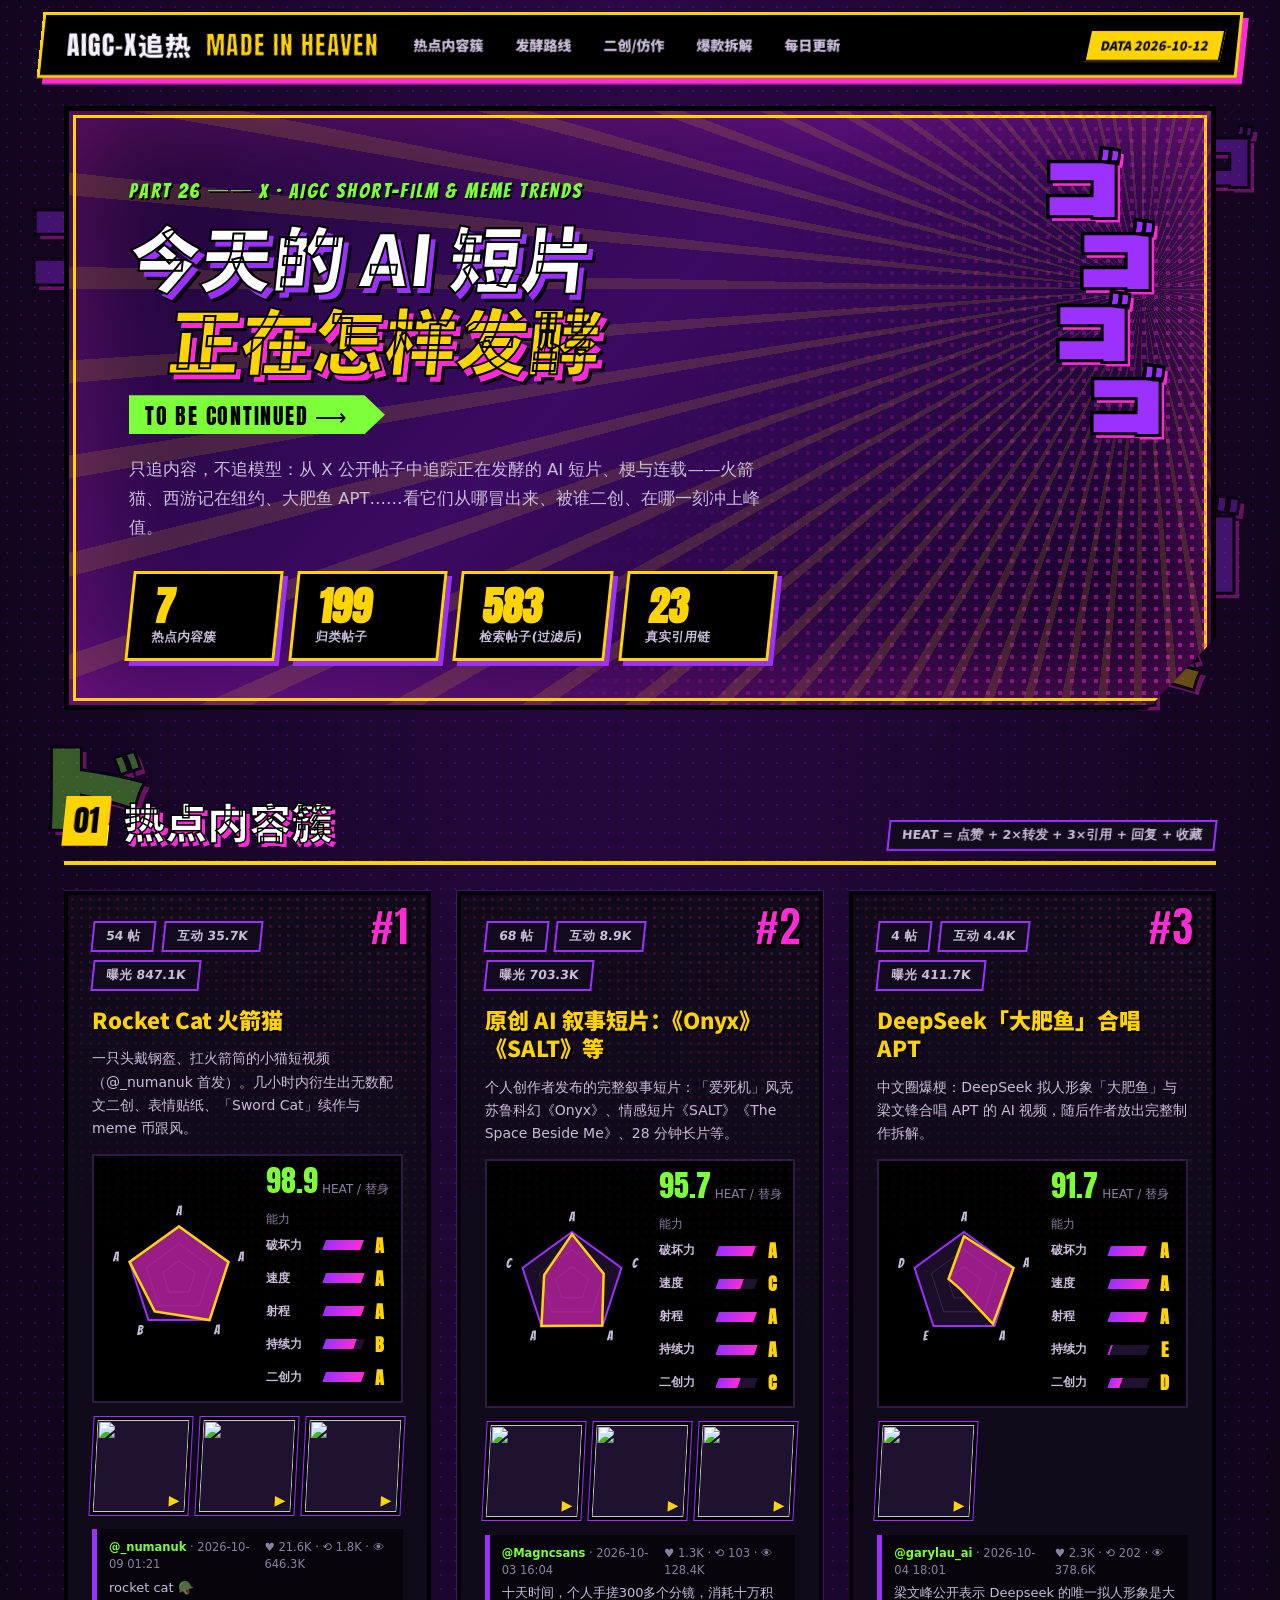
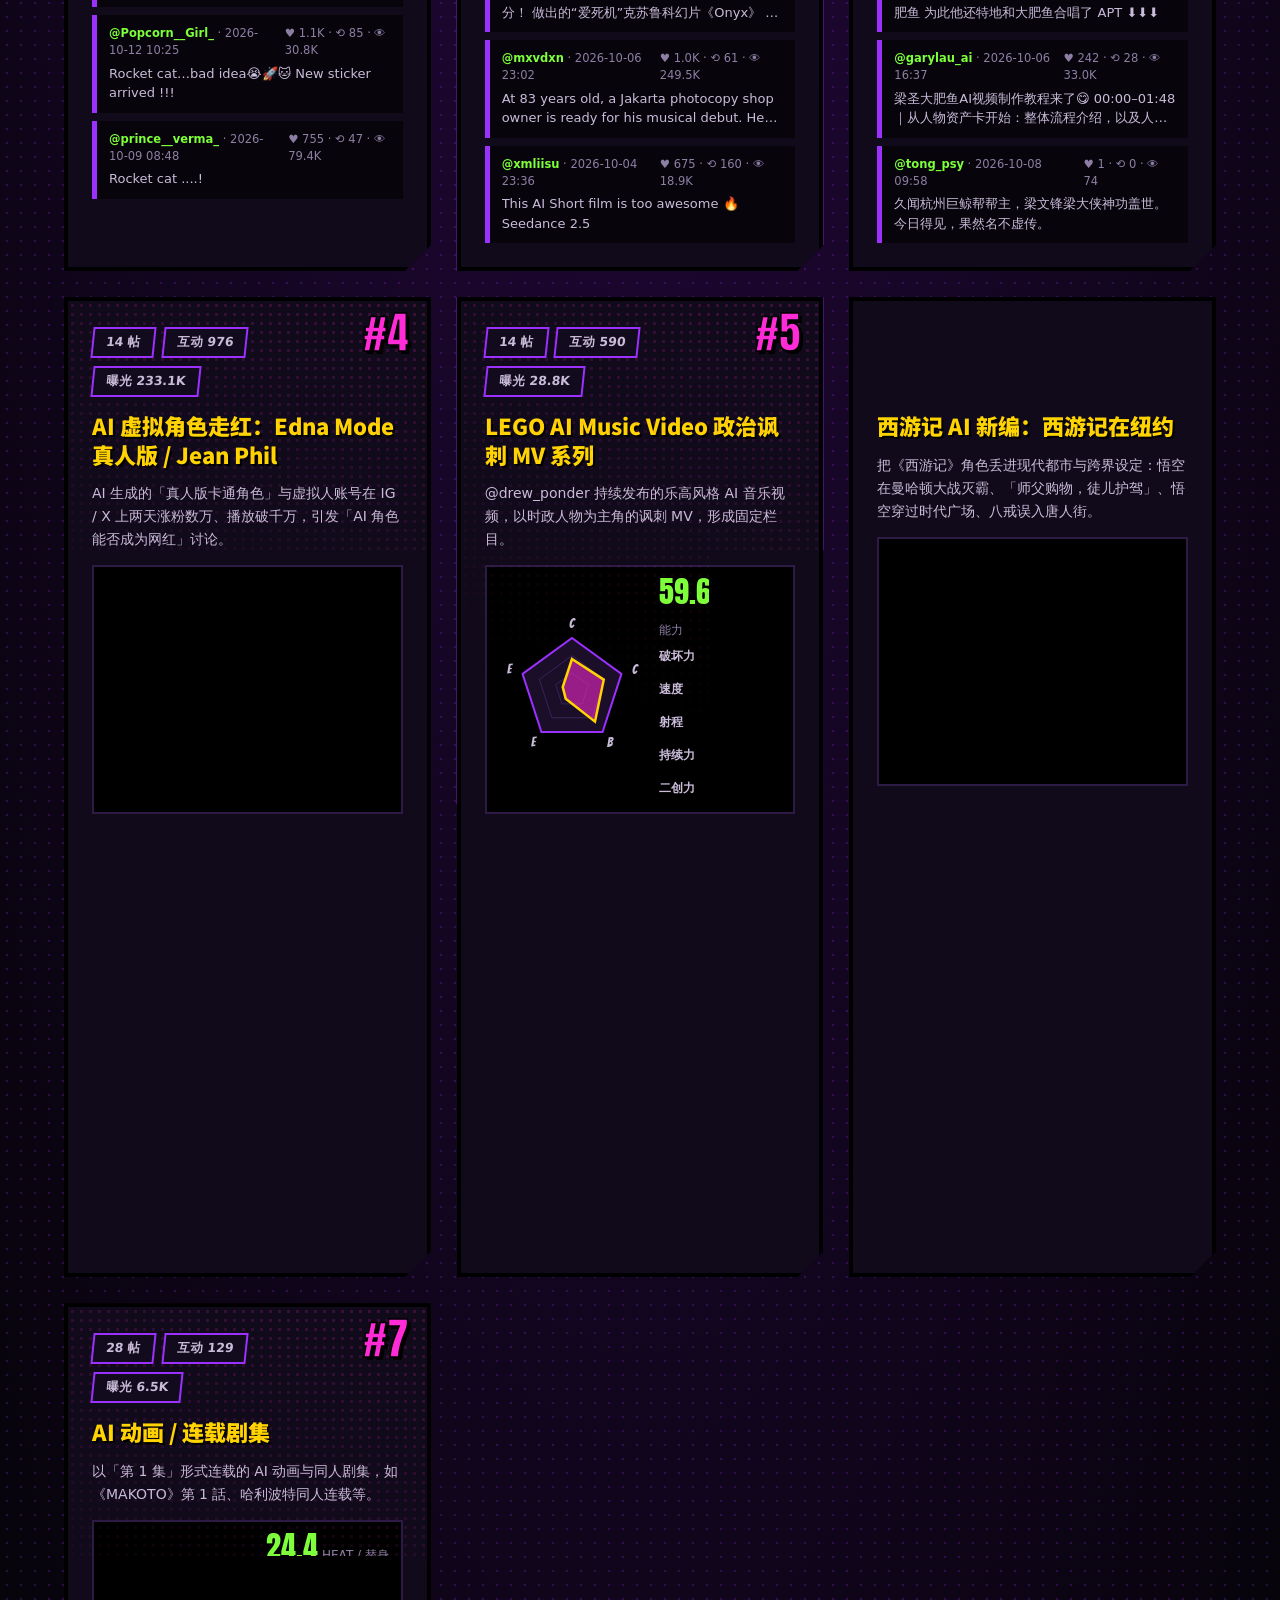
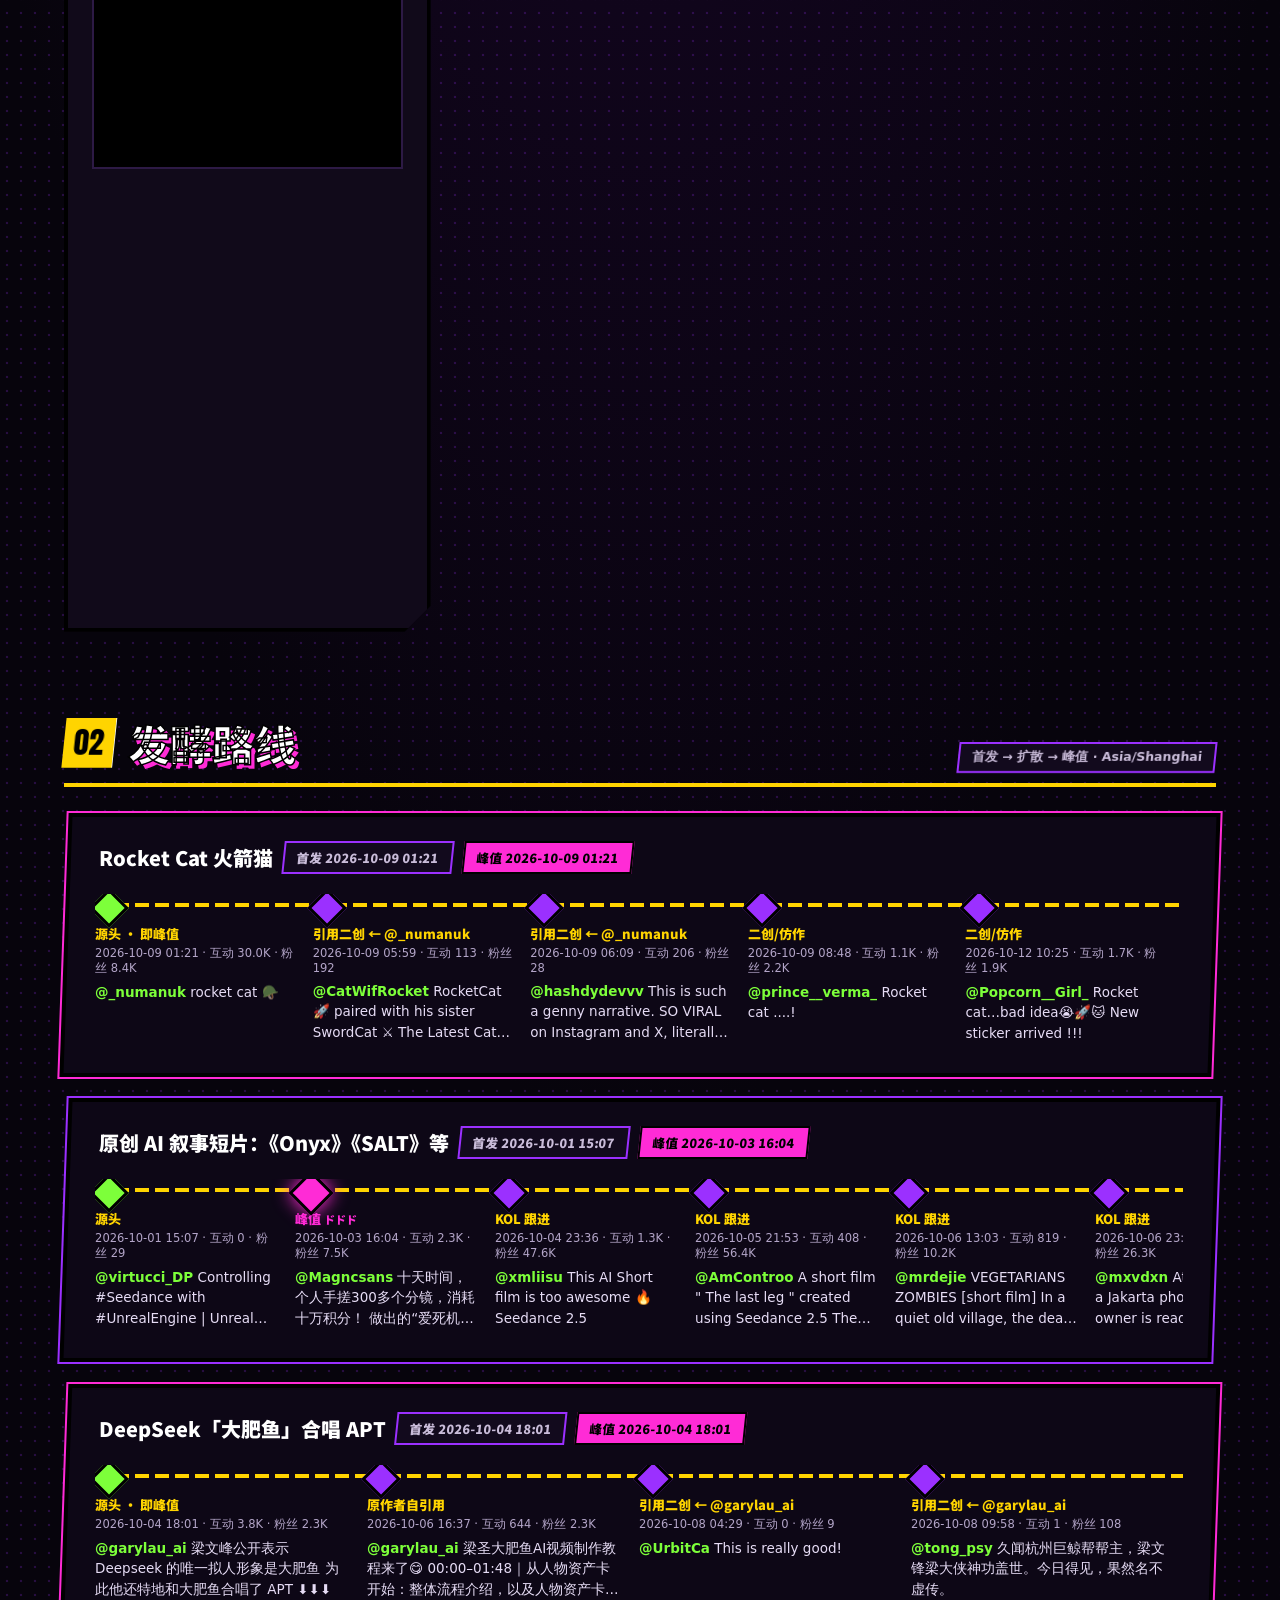
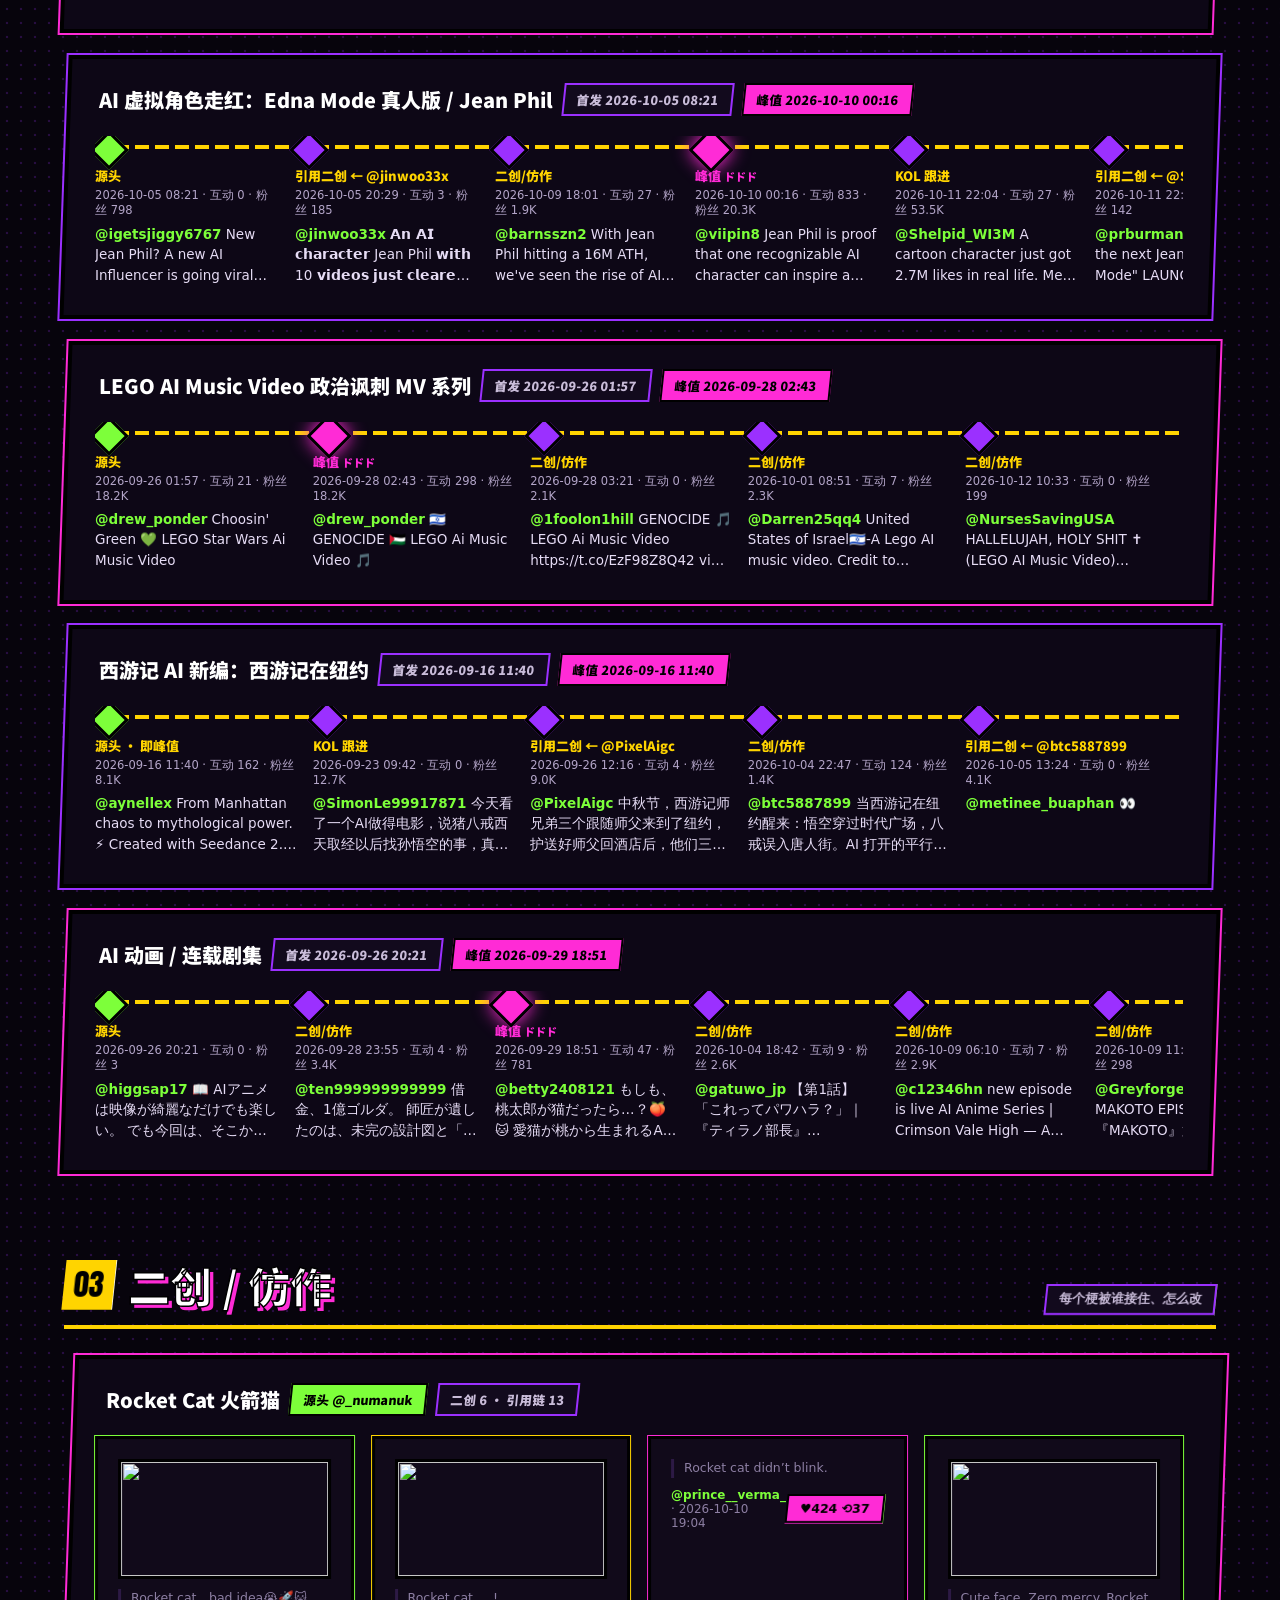
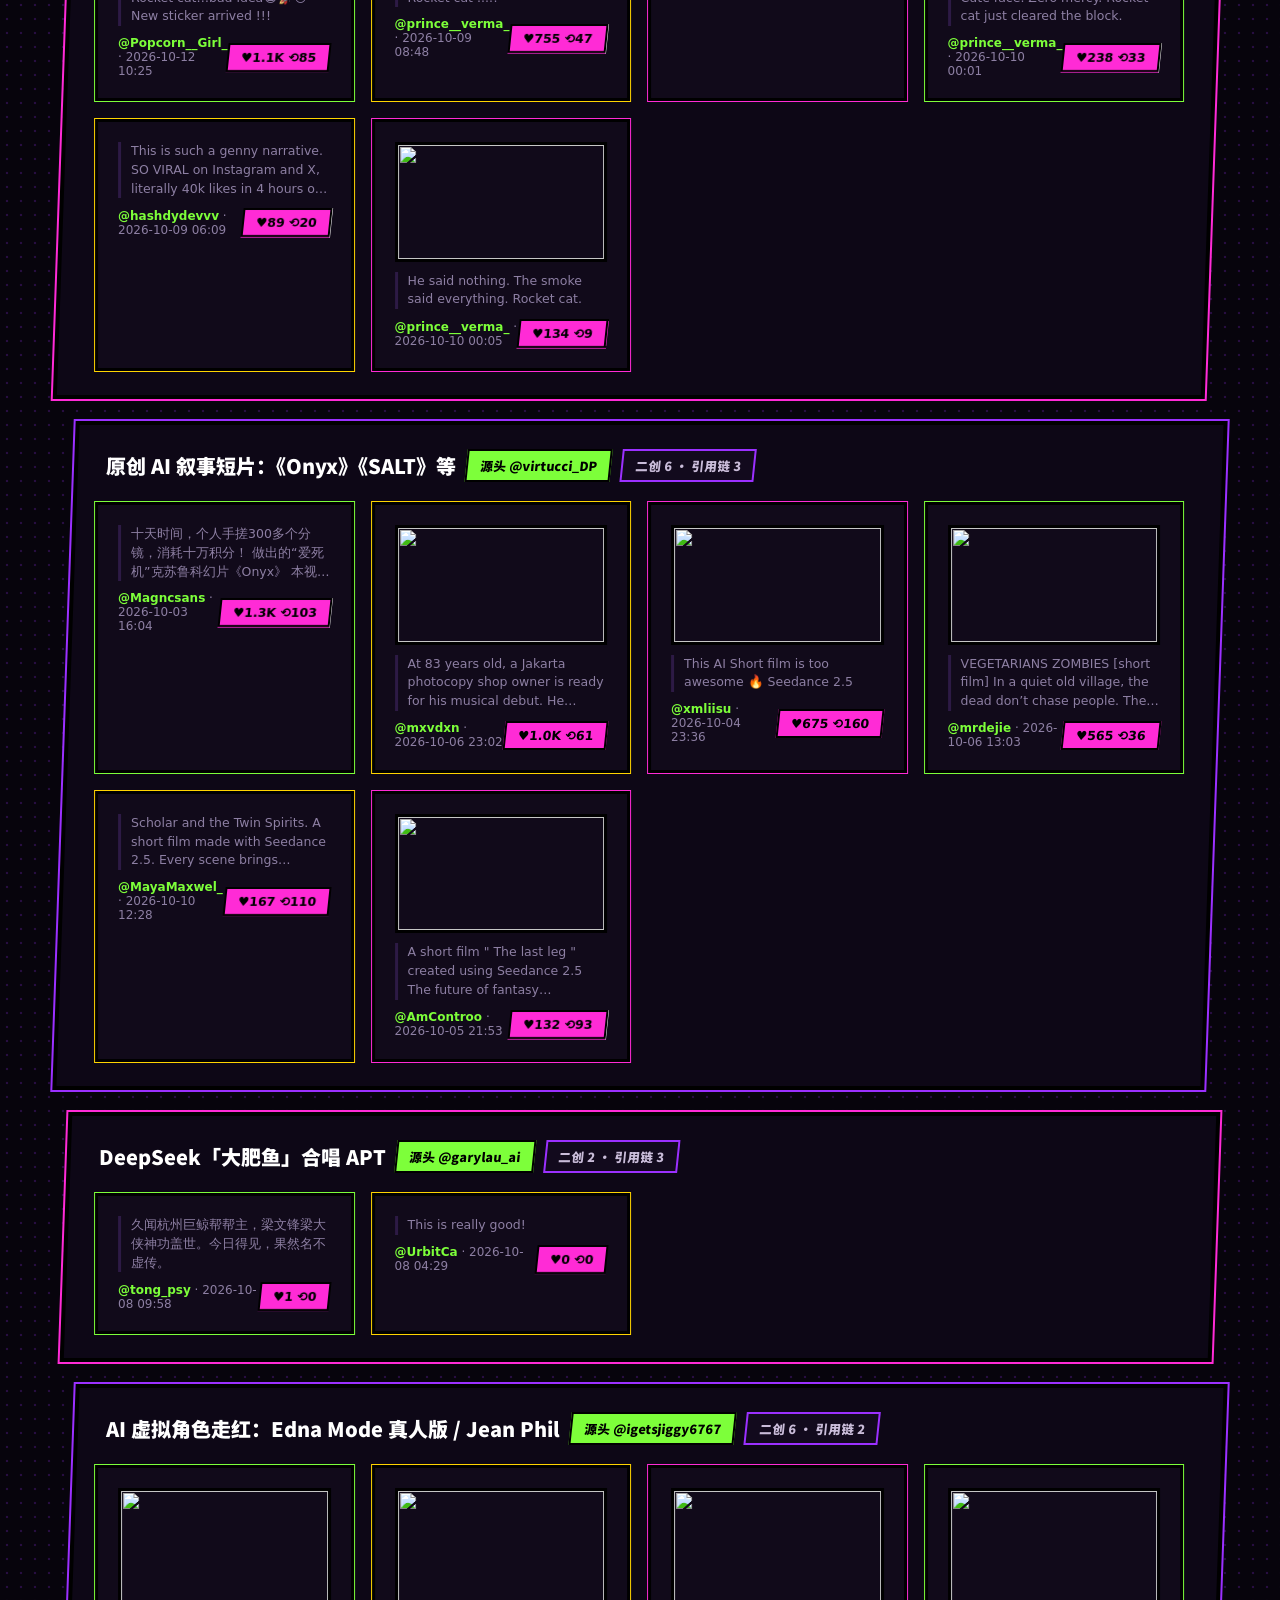
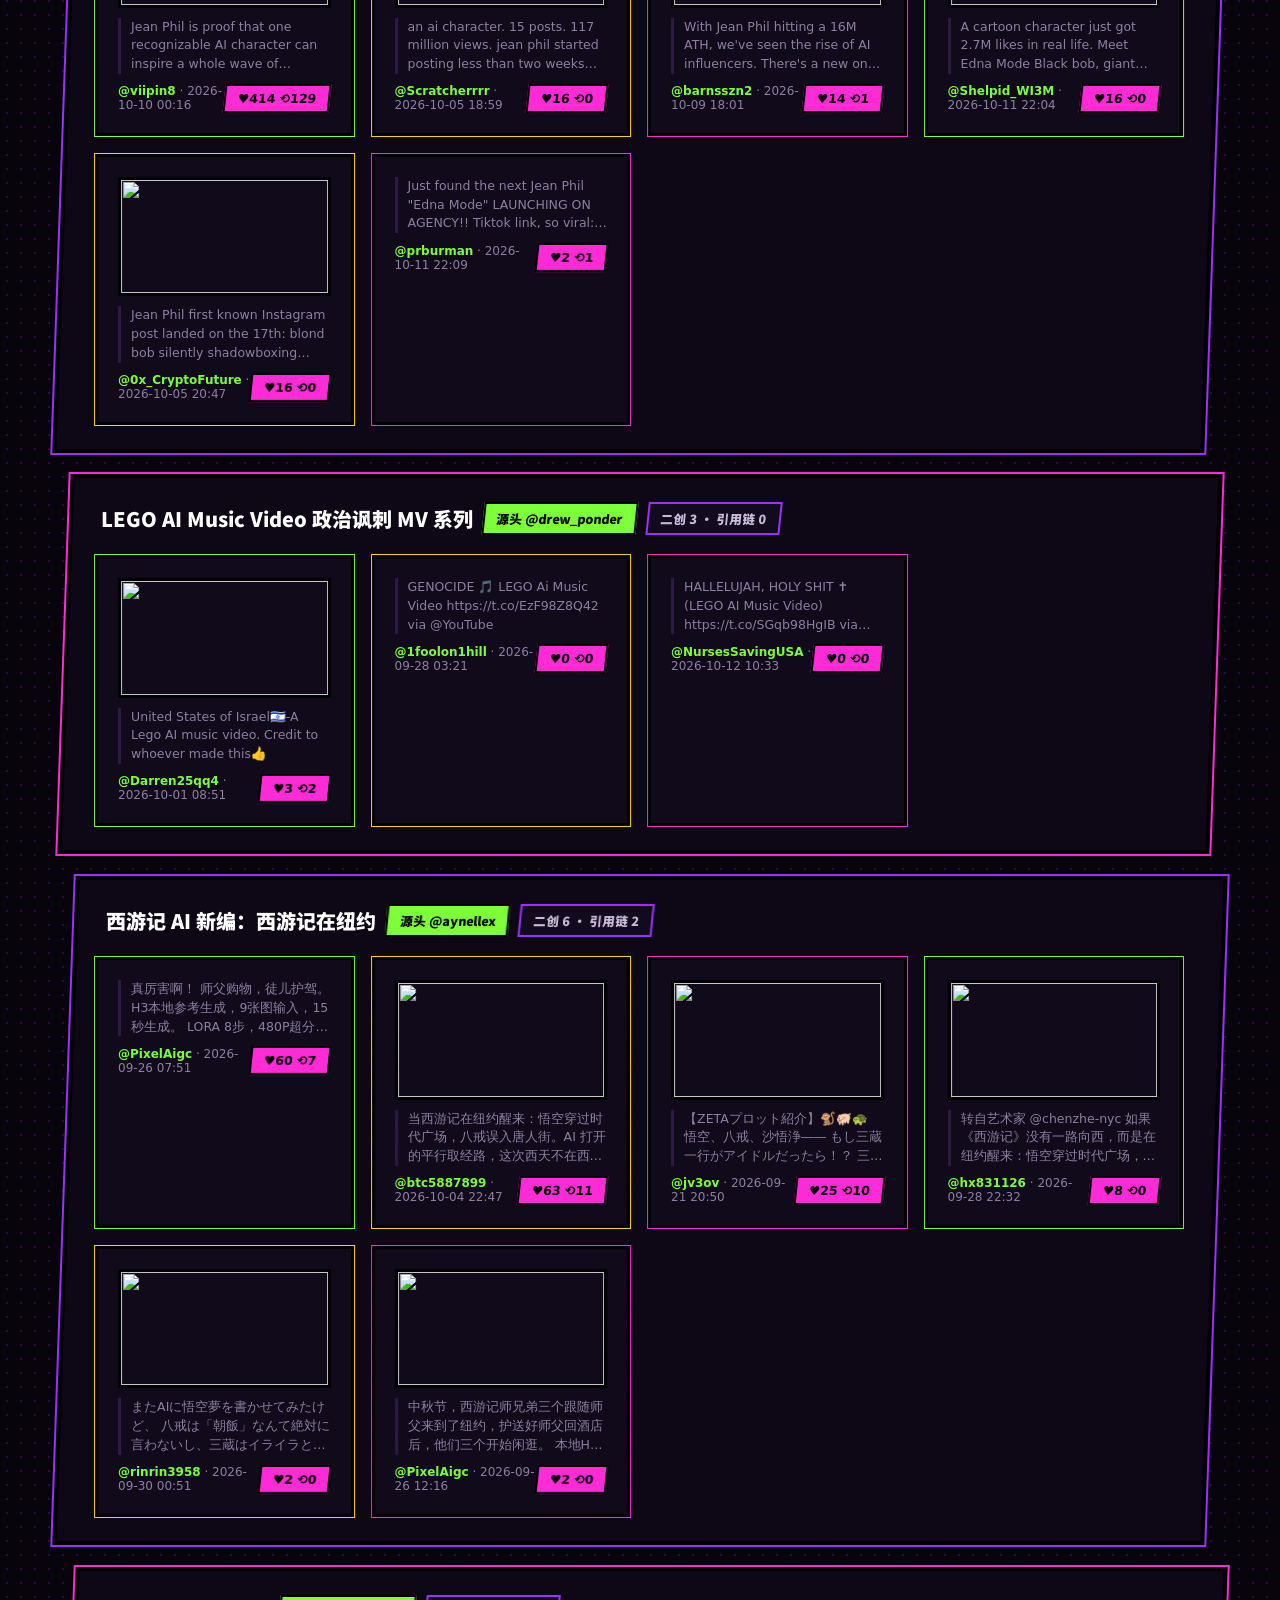
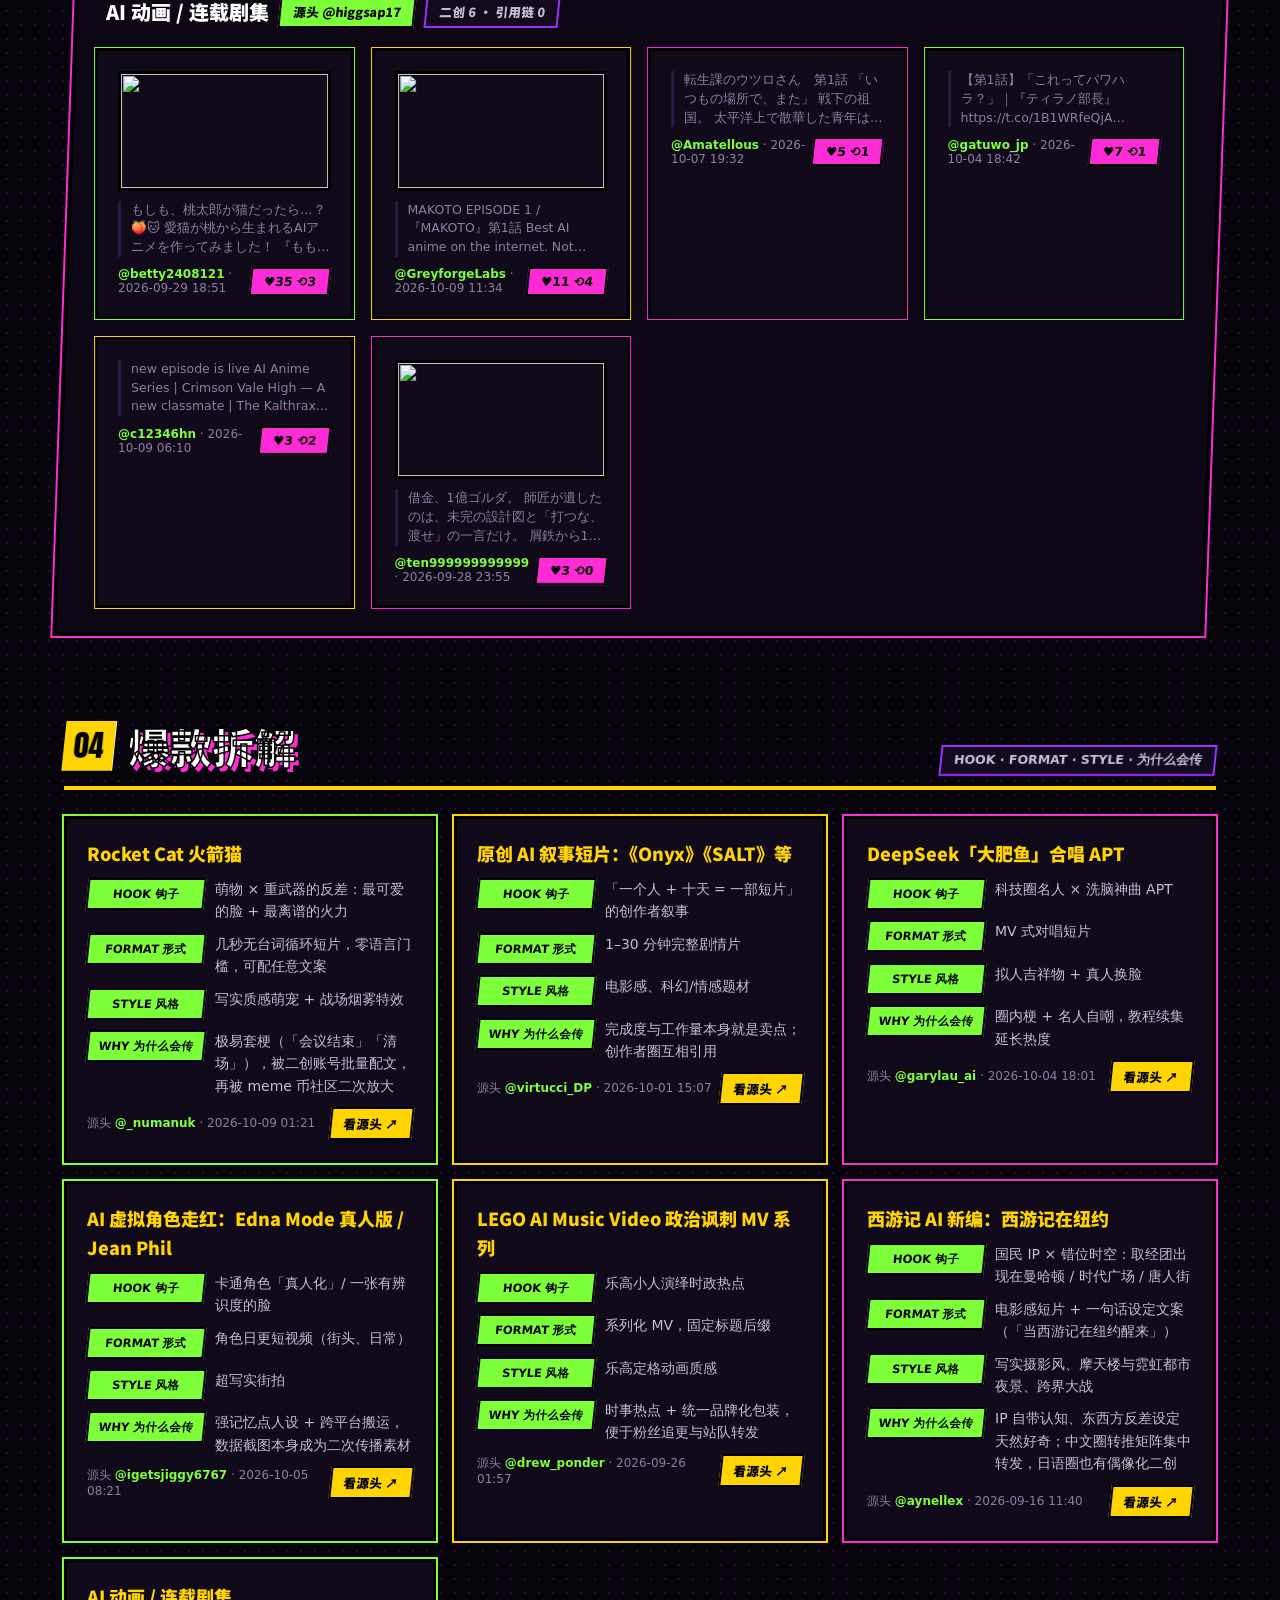
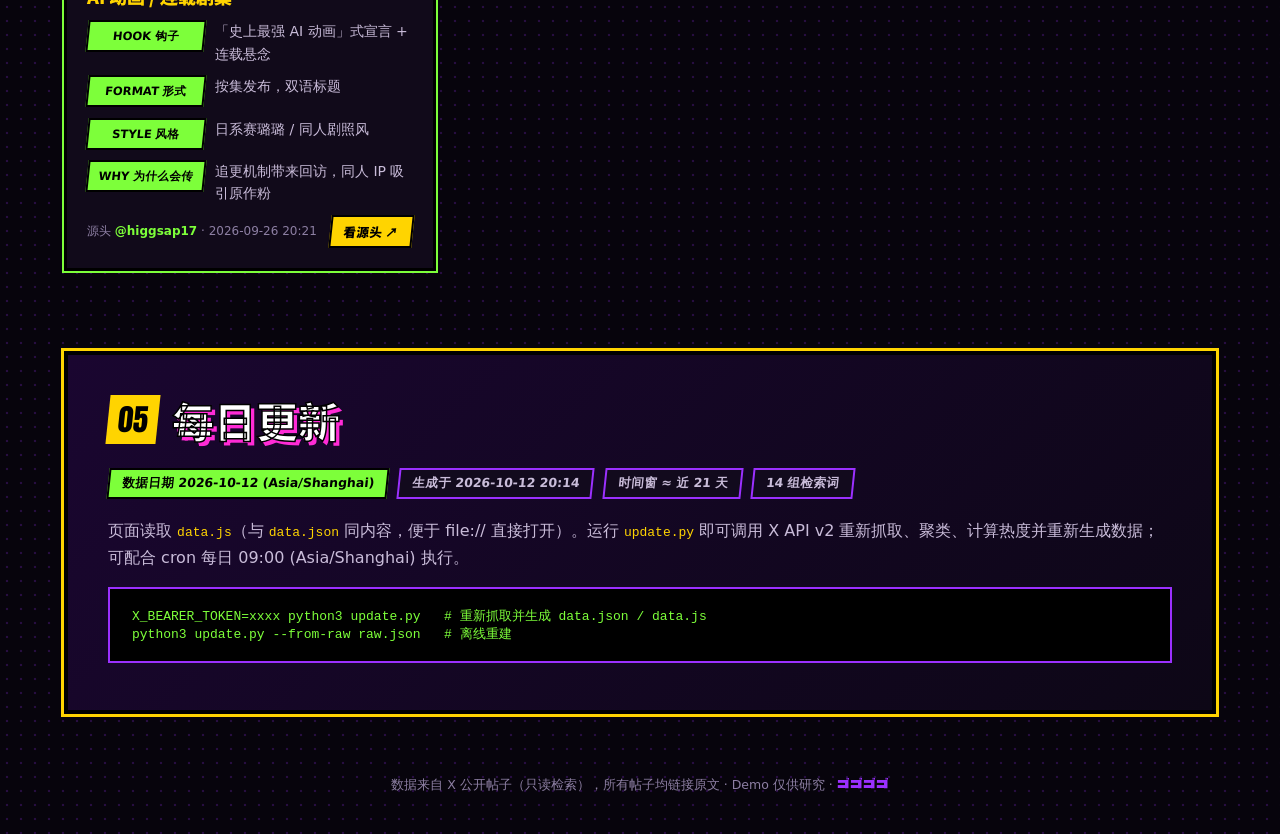
==== index.html @ a325b689 "AIGC-X追热 Made in Heaven: JoJo-style AIGC short content trend site" ====
<!doctype html>
<html lang="zh"><head><meta charset="utf-8"><meta name="viewport" content="width=device-width,initial-scale=1">
<title>AIGC-X追热 Made in Heaven</title>
<link rel="stylesheet" href="assets/style.css"></head>
<body>
<div class="sfx-layer" aria-hidden="true"><span class="sfx s1">ゴ</span><span class="sfx s2">ゴ</span><span class="sfx s3">ゴ</span><span class="sfx s4">ド</span><span class="sfx s5">ド</span><span class="sfx s6">ゴ</span></div>
<header class="nav"><div class="logo">AIGC-X追热 <span>MADE IN HEAVEN</span></div>
<nav><a href="#clusters">热点内容簇</a><a href="#routes">发酵路线</a><a href="#remix">二创/仿作</a><a href="#why">爆款拆解</a><a href="#daily">每日更新</a></nav>
<div class="tag gold" id="datePill"></div></header>
<section class="hero"><div class="hero-in">
<div class="speed" aria-hidden="true"></div><div class="halftone" aria-hidden="true"></div>
<div class="menace" aria-hidden="true"><b>ゴ</b><b>ゴ</b><b>ゴ</b><b>ゴ</b></div>
<p class="eyebrow">PART 26 ── X · AIGC SHORT-FILM & MEME TRENDS</p>
<h1><span class="l1">今天的 AI 短片</span><span class="l2">正在怎样发酵</span><span class="l3">TO BE CONTINUED ⟶</span></h1>
<p class="lead">只追内容，不追模型：从 X 公开帖子中追踪正在发酵的 AI 短片、梗与连载——火箭猫、西游记在纽约、大肥鱼 APT……看它们从哪冒出来、被谁二创、在哪一刻冲上峰值。</p>
<div class="stats" id="stats"></div></div></section>
<main>
<section id="clusters"><div class="sec-head"><h2><i>01</i>热点内容簇</h2><span class="tag">HEAT = 点赞 + 2×转发 + 3×引用 + 回复 + 收藏</span></div><div class="grid" id="clusterGrid"></div></section>
<section id="routes"><div class="sec-head"><h2><i>02</i>发酵路线</h2><span class="tag">首发 → 扩散 → 峰值 · Asia/Shanghai</span></div><div id="routeList"></div></section>
<section id="remix"><div class="sec-head"><h2><i>03</i>二创 / 仿作</h2><span class="tag">每个梗被谁接住、怎么改</span></div><div id="remixList"></div></section>
<section id="why"><div class="sec-head"><h2><i>04</i>爆款拆解</h2><span class="tag">HOOK · FORMAT · STYLE · 为什么会传</span></div><div class="tech" id="whyList"></div></section>
<section id="daily" class="panel daily"><h2><i>05</i>每日更新</h2><div id="dailyInfo"></div>
<pre>X_BEARER_TOKEN=xxxx python3 update.py   # 重新抓取并生成 data.json / data.js
python3 update.py --from-raw raw.json   # 离线重建</pre></section>
</main>
<footer>数据来自 X 公开帖子（只读检索），所有帖子均链接原文 · Demo 仅供研究 · <b>ゴゴゴゴ</b></footer>
<script src="data.js"></script><script src="assets/app.js"></script>
</body></html>
---- assets/style.css ----
@font-face{font-family:Anton;src:url(fonts/Anton.ttf)}@font-face{font-family:Bangers;src:url(fonts/Bangers.ttf)}
@font-face{font-family:'Dela Gothic One';src:url(fonts/DelaGothicOne.ttf)}@font-face{font-family:'SC Black';src:url(fonts/NotoSansSC-Black-subset.ttf);font-weight:400 900}
:root{--bg:#07040c;--ink:#f6f0ff;--sub:#c9bcd9;--muted:#8d7fa3;--pur:#9b30ff;--mag:#ff2bd6;--gold:#ffd400;--tox:#7dff3a;--line:#000;
--f-d:'Anton','SC Black','Noto Sans CJK SC',Impact,sans-serif;--f-cjk:'SC Black','Noto Sans CJK SC','PingFang SC',sans-serif;--f-c:'Bangers','SC Black',sans-serif;
--f-b:'Noto Sans CJK SC','PingFang SC','Microsoft YaHei',system-ui,sans-serif;--skew:-6deg}
*{box-sizing:border-box}html{scroll-behavior:smooth}
body{margin:0;background:var(--bg);color:var(--ink);font-family:var(--f-b);overflow-x:hidden;
background-image:radial-gradient(circle,rgba(155,48,255,.22) 1.2px,transparent 1.6px),radial-gradient(120% 60% at 50% 0%,#2a0846 0%,transparent 60%);background-size:14px 14px,100% 100%}
a{color:inherit;text-decoration:none}
.sfx-layer{position:fixed;inset:0;pointer-events:none;z-index:0}
.sfx{position:absolute;font-family:'Dela Gothic One';font-size:110px;color:var(--pur);opacity:.35;-webkit-text-stroke:3px #000;text-shadow:5px 5px 0 var(--mag);animation:menace 2.4s ease-in-out infinite}
.s1{left:2%;top:18%}.s2{left:5%;top:30%;font-size:80px;animation-delay:.3s}.s3{right:3%;top:52%;animation-delay:.6s}.s4{right:6%;top:68%;font-size:80px;color:var(--gold);animation-delay:.9s}.s5{left:3%;top:78%;color:var(--tox);animation-delay:1.2s}.s6{right:2%;top:12%;font-size:70px;animation-delay:1.5s}
@keyframes menace{0%,100%{transform:translate(0,0) rotate(-8deg) scale(1)}25%{transform:translate(2px,-3px) rotate(-6deg) scale(1.05)}50%{transform:translate(-2px,2px) rotate(-10deg) scale(.98)}75%{transform:translate(3px,1px) rotate(-7deg) scale(1.04)}}
.nav{position:sticky;top:12px;z-index:9;margin:12px auto 0;width:calc(100% - 48px);max-width:1200px;display:flex;align-items:center;gap:20px;padding:10px 14px 10px 24px;background:#000;border:3px solid var(--gold);transform:skewX(var(--skew));box-shadow:6px 6px 0 var(--mag)}
.nav>*{transform:skewX(calc(-1*var(--skew)))}
.logo{font-family:var(--f-d);font-size:26px;letter-spacing:.04em}.logo span{color:var(--gold);margin-left:6px;-webkit-text-stroke:1px #000}
.nav nav{display:flex;gap:4px;flex:1}.nav nav a{padding:6px 14px;font-family:var(--f-cjk);font-size:14px;color:var(--sub)}.nav nav a:hover{background:var(--pur);color:#fff;animation:jolt .25s}
.tag{display:inline-flex;align-items:center;gap:6px;padding:5px 12px;background:#120a1d;border:2px solid var(--pur);font-size:12.5px;color:var(--sub);white-space:nowrap;transform:skewX(var(--skew));font-weight:700}
.tag.gold{background:var(--gold);color:#000;border-color:#000;font-family:var(--f-cjk);font-weight:400}.tag.mag{background:var(--mag);color:#000;border-color:#000}.tag.tox{background:var(--tox);color:#000;border-color:#000}
.hero{max-width:1200px;margin:28px auto 0;padding:0 24px;position:relative;z-index:1}
.hero-in{position:relative;overflow:hidden;padding:64px 60px 44px;background:linear-gradient(135deg,#1a0630 0%,#3b0a63 45%,#120320 100%);border:5px solid #000;outline:3px solid var(--gold);outline-offset:-12px;clip-path:polygon(0 0,100% 0,100% 88%,94% 100%,0 100%);box-shadow:inset 0 0 120px rgba(255,43,214,.35)}
.speed{position:absolute;inset:-50%;background:repeating-conic-gradient(from 0deg at 72% 40%,rgba(255,212,0,.13) 0 1.2deg,transparent 1.2deg 5deg);pointer-events:none}
.halftone{position:absolute;right:0;bottom:0;width:60%;height:100%;background:radial-gradient(circle,var(--mag) 2px,transparent 2.6px) 0 0/12px 12px;-webkit-mask:linear-gradient(120deg,transparent 30%,#000);mask:linear-gradient(120deg,transparent 30%,#000);opacity:.55}
.menace{position:absolute;right:48px;top:40px;display:flex;flex-direction:column;gap:0}
.menace b{font-family:'Dela Gothic One';font-size:76px;line-height:.95;color:var(--pur);-webkit-text-stroke:3px #000;text-shadow:4px 4px 0 var(--mag),-2px -2px 0 #000;animation:menace 1.6s infinite}
.menace b:nth-child(2){margin-left:34px;animation-delay:.2s}.menace b:nth-child(3){margin-left:10px;animation-delay:.4s}.menace b:nth-child(4){margin-left:44px;animation-delay:.6s}
.eyebrow{position:relative;font-family:var(--f-c);font-size:20px;letter-spacing:.12em;color:var(--tox);margin:0 0 14px;text-shadow:2px 2px 0 #000}
h1{position:relative;margin:0;display:flex;flex-direction:column;gap:6px;font-weight:400}
h1 .l1{font-family:var(--f-cjk);font-size:72px;line-height:1.05;color:#fff;-webkit-text-stroke:2px #000;text-shadow:6px 6px 0 var(--pur),9px 9px 0 #000;transform:skewX(var(--skew))}
h1 .l2{font-family:var(--f-cjk);font-size:72px;line-height:1.05;color:var(--gold);-webkit-text-stroke:2px #000;text-shadow:6px 6px 0 var(--mag),9px 9px 0 #000;transform:skewX(var(--skew)) translateX(40px)}
h1 .l3{font-family:var(--f-d);font-size:22px;letter-spacing:.08em;color:#000;background:var(--tox);align-self:flex-start;padding:4px 16px 2px;margin-top:14px;clip-path:polygon(0 0,92% 0,100% 50%,92% 100%,0 100%);padding-right:36px}
.lead{position:relative;max-width:640px;font-size:16.5px;line-height:1.75;color:var(--sub);margin:22px 0 0}
.stats{position:relative;display:flex;gap:14px;flex-wrap:wrap;margin-top:28px}
.stat{background:#000;border:3px solid var(--gold);padding:12px 22px;min-width:150px;transform:skewX(var(--skew));box-shadow:5px 5px 0 var(--pur)}.stat:hover{animation:jolt .3s}
.stat b{display:block;font-family:var(--f-d);font-size:40px;line-height:1;color:var(--gold)}.stat span{font-size:12.5px;color:var(--sub);font-weight:700}
main{max-width:1200px;margin:0 auto;padding:0 24px;position:relative;z-index:1}section{margin-top:80px}
.sec-head{display:flex;align-items:flex-end;justify-content:space-between;gap:16px;margin-bottom:26px;border-bottom:4px solid var(--gold);padding-bottom:10px}
h2{font-family:var(--f-cjk);font-weight:400;font-size:42px;margin:0;color:#fff;-webkit-text-stroke:1.5px #000;text-shadow:4px 4px 0 var(--mag);display:flex;align-items:center;gap:14px}
h2 i{font-style:normal;font-family:var(--f-d);font-size:30px;color:#000;background:var(--gold);padding:2px 10px;transform:skewX(var(--skew));text-shadow:none;-webkit-text-stroke:0}
@keyframes jolt{0%{transform:translate(0) skewX(var(--skew))}20%{transform:translate(-4px,2px) skewX(-10deg)}40%{transform:translate(4px,-2px) skewX(-2deg)}60%{transform:translate(-2px,-1px) skewX(-8deg)}100%{transform:translate(0) skewX(var(--skew))}}
.grid{display:grid;grid-template-columns:repeat(auto-fill,minmax(360px,1fr));gap:26px}
.card{position:relative;background:#110a1a;border:4px solid #000;outline:2px solid var(--pur);padding:26px 24px 24px;display:flex;flex-direction:column;gap:14px;clip-path:polygon(0 0,100% 0,100% calc(100% - 26px),calc(100% - 26px) 100%,0 100%);transition:transform .15s}
.card:before{content:"";position:absolute;inset:0;background:radial-gradient(circle,rgba(255,43,214,.18) 1.4px,transparent 1.8px) 0 0/9px 9px;-webkit-mask:linear-gradient(200deg,#000,transparent 45%);mask:linear-gradient(200deg,#000,transparent 45%);pointer-events:none}
.card:hover{transform:translate(-3px,-3px);animation:shake .3s;outline-color:var(--gold)}
@keyframes shake{0%,100%{translate:0}25%{translate:-3px 1px}50%{translate:3px -1px}75%{translate:-1px 2px}}
.card h3{font-family:var(--f-cjk);font-weight:400;font-size:22px;margin:0;color:var(--gold);text-shadow:2px 2px 0 #000;line-height:1.3}.card p{margin:0;color:var(--sub);line-height:1.65;font-size:14px}
.rank{font-family:var(--f-d);font-size:44px;line-height:.9;color:var(--mag);-webkit-text-stroke:1.5px #000;text-shadow:3px 3px 0 #000;position:absolute;right:18px;top:12px}
.meta{display:flex;flex-wrap:wrap;gap:8px;padding-right:60px}
.stand{display:grid;grid-template-columns:150px 1fr;gap:12px;align-items:center;background:#000;border:2px solid #2d1a45;padding:10px}
.stand svg{width:150px;height:150px}.stand .lbl{font-family:var(--f-c);font-size:13px;fill:var(--sub);letter-spacing:.05em}
.bars{display:flex;flex-direction:column;gap:6px}.bar-row{display:grid;grid-template-columns:52px 1fr 22px;gap:6px;align-items:center;font-size:12px;color:var(--sub);font-weight:700}
.bar-row .b{height:10px;background:#1f1230;transform:skewX(-20deg);overflow:hidden}.bar-row .b i{display:block;height:100%;background:linear-gradient(90deg,var(--pur),var(--mag))}
.bar-row em{font-style:normal;font-family:var(--f-d);font-size:18px;color:var(--gold);text-align:center}
.heatnum{font-family:var(--f-d);font-size:30px;color:var(--tox);text-shadow:2px 2px 0 #000;line-height:1}.heatnum small{font-size:12px;color:var(--muted);margin-left:4px;font-family:var(--f-b)}
.thumbs{display:grid;grid-template-columns:repeat(3,1fr);gap:8px}.thumbs a{aspect-ratio:1;overflow:hidden;background:#1f1230;position:relative;border:3px solid #000;outline:1px solid var(--pur);transform:skewX(-3deg)}
.thumbs img{width:100%;height:100%;object-fit:cover;filter:saturate(1.3) contrast(1.1)}.thumbs a:hover{outline-color:var(--gold);animation:jolt .25s}
.thumbs .v:after{content:"▶";position:absolute;right:6px;bottom:4px;color:var(--gold);font-size:14px;text-shadow:1px 1px 0 #000}
.plist{display:flex;flex-direction:column;gap:8px}.post{display:block;padding:10px 12px;background:#07040c;border-left:5px solid var(--pur);font-size:13px;line-height:1.5}
.post:hover{border-left-color:var(--gold);background:#1a0e28}.post .h{display:flex;justify-content:space-between;gap:8px;color:var(--muted);font-size:11.5px;margin-bottom:4px}.post .h b{color:var(--tox)}
.post .t{display:-webkit-box;-webkit-line-clamp:2;-webkit-box-orient:vertical;overflow:hidden;color:var(--sub)}
.route{position:relative;background:#0d0716;border:4px solid #000;outline:2px solid var(--mag);padding:24px 28px;margin-bottom:22px;transform:skewX(-2deg)}
.route>*{transform:skewX(2deg)}.route:nth-child(even){outline-color:var(--pur)}
.route h3{font-family:var(--f-cjk);font-weight:400;margin:0 0 20px;font-size:20px;display:flex;gap:10px;align-items:center;flex-wrap:wrap;color:#fff}
.tl{display:flex;overflow-x:auto;padding-bottom:6px}
.step{flex:1;min-width:200px;position:relative;padding:30px 16px 0 0}.step:before{content:"";position:absolute;top:9px;left:0;right:0;height:4px;background:repeating-linear-gradient(90deg,var(--gold) 0 14px,transparent 14px 20px)}
.step:after{content:"";position:absolute;top:0;left:0;width:22px;height:22px;background:var(--pur);border:3px solid #000;transform:rotate(45deg)}
.step.peak:after{background:var(--mag);width:26px;height:26px;top:-2px;box-shadow:0 0 18px var(--mag)}.step.first:after{background:var(--tox)}
.step .s{font-family:var(--f-cjk);font-size:13px;color:var(--gold)}.step.peak .s{color:var(--mag)}.step.peak .s:after{content:" ドドド";font-size:11px}
.step .d{font-size:11.5px;color:var(--muted);margin:3px 0 6px}
.step a{font-size:13px;line-height:1.5;color:var(--sub);display:-webkit-box;-webkit-line-clamp:3;-webkit-box-orient:vertical;overflow:hidden}.step a b{color:var(--tox)}
.tech{display:grid;grid-template-columns:repeat(auto-fill,minmax(340px,1fr));gap:18px}
.tcard{position:relative;background:#110a1a;border:3px solid #000;outline:2px solid var(--tox);padding:20px;display:flex;flex-direction:column;gap:10px;transition:transform .15s}
.tcard:nth-child(3n+2){outline-color:var(--gold)}.tcard:nth-child(3n){outline-color:var(--mag)}.tcard:hover{animation:jolt .3s}
.tcard .zh{font-size:15px;line-height:1.6;font-weight:700;color:#fff}.tcard .orig{font-size:12.5px;color:var(--muted);line-height:1.5;display:-webkit-box;-webkit-line-clamp:3;-webkit-box-orient:vertical;overflow:hidden;border-left:3px solid #2d1a45;padding-left:10px}
.tcard .f{display:flex;justify-content:space-between;align-items:center;font-size:12px;color:var(--muted)}.tcard .f b{color:var(--tox)}
.panel{background:linear-gradient(135deg,#1a0630,#0d0716);border:4px solid #000;outline:3px solid var(--gold);padding:34px 40px;position:relative;z-index:1}
.daily pre{background:#000;color:var(--tox);padding:18px 22px;border:2px solid var(--pur);font-size:13px;overflow:auto}
.daily .kv{display:flex;flex-wrap:wrap;gap:10px;margin:18px 0}.daily p{color:var(--sub);line-height:1.7}.daily code{color:var(--gold)}
footer{text-align:center;color:var(--muted);font-size:12.5px;padding:60px 0 40px;position:relative;z-index:1}footer b{font-family:'Dela Gothic One';color:var(--pur);font-weight:400}
@media(max-width:720px){h1 .l1,h1 .l2{font-size:40px}.hero-in{padding:40px 22px}.nav nav,.menace{display:none}}
.why{display:grid;grid-template-columns:118px 1fr;gap:10px;align-items:start;font-size:14px;line-height:1.6;color:var(--sub)}.why .tag{justify-content:center;font-size:11.5px}
#remixList .tech{grid-template-columns:repeat(auto-fill,minmax(250px,1fr))}#remixList .tcard{outline-width:1px}
.step a{font-size:13.5px;color:#e6dcf5}.step .d{color:#b3a5c8}
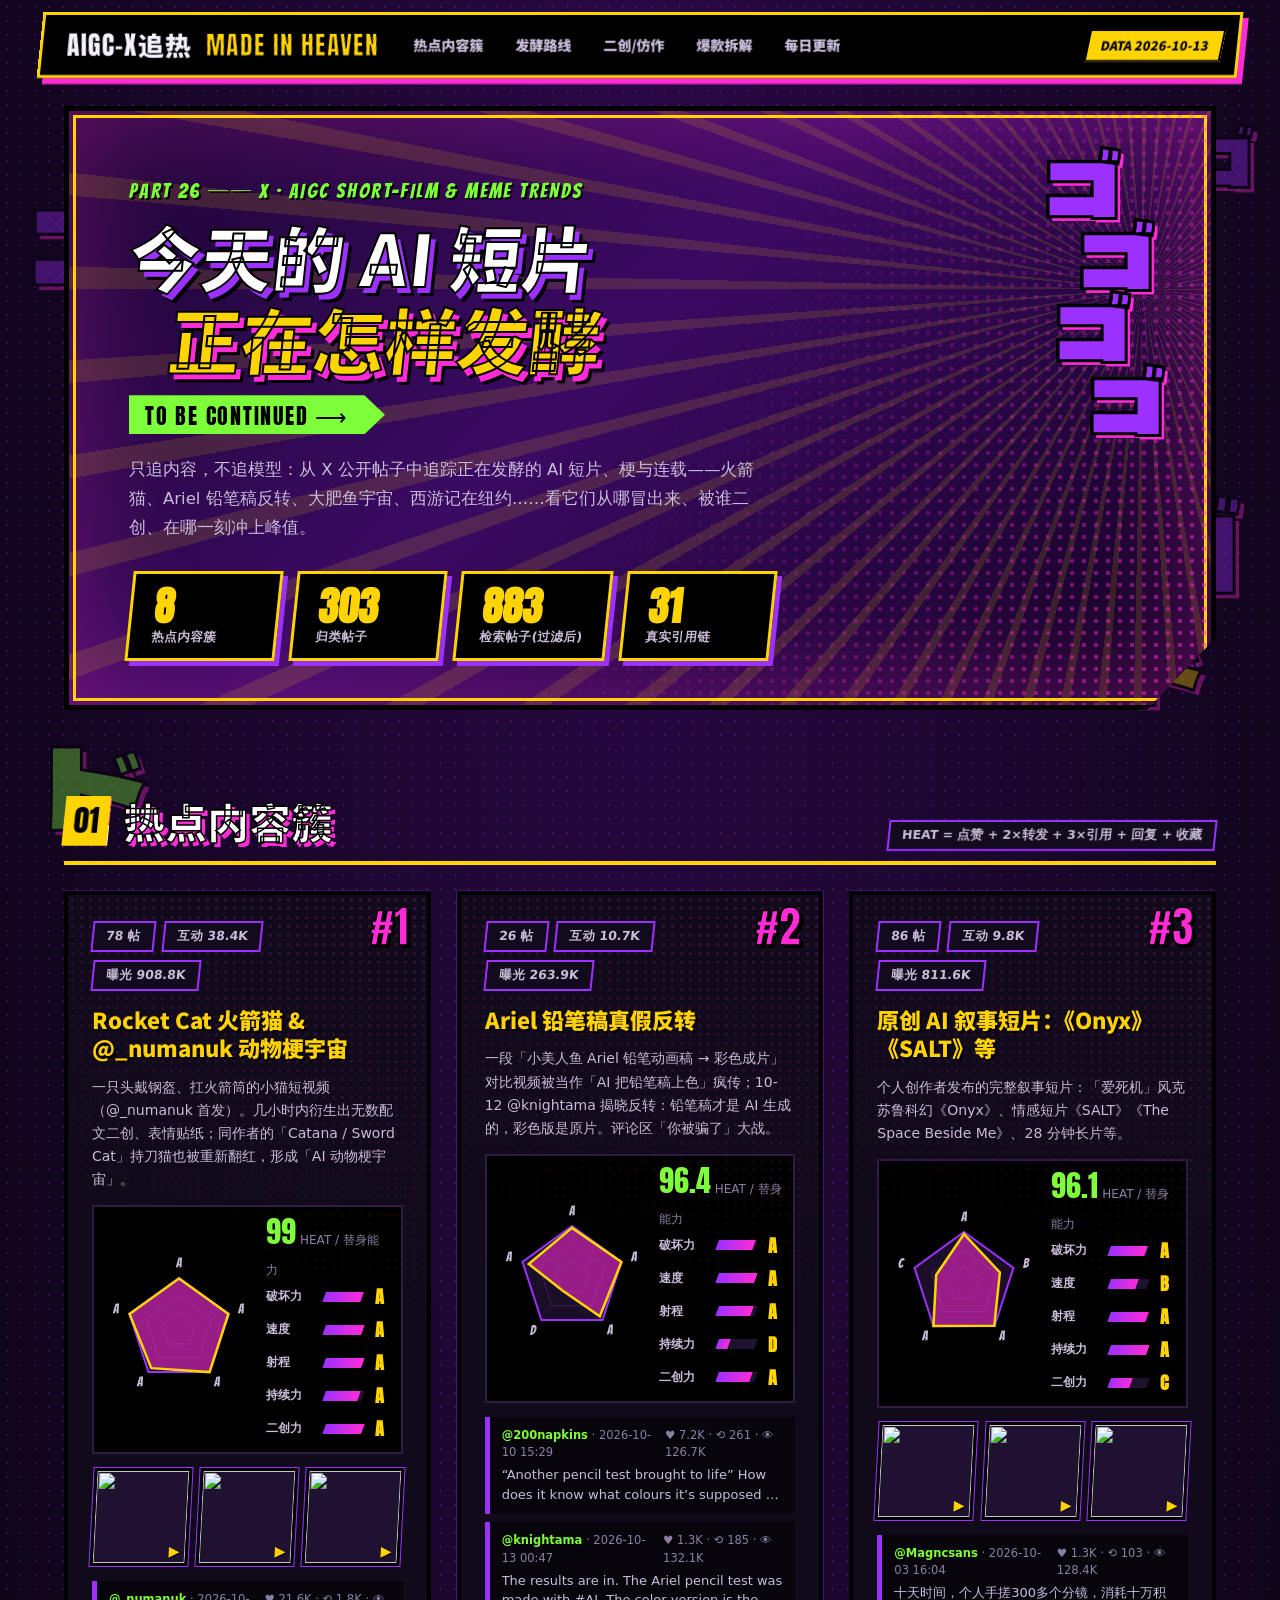
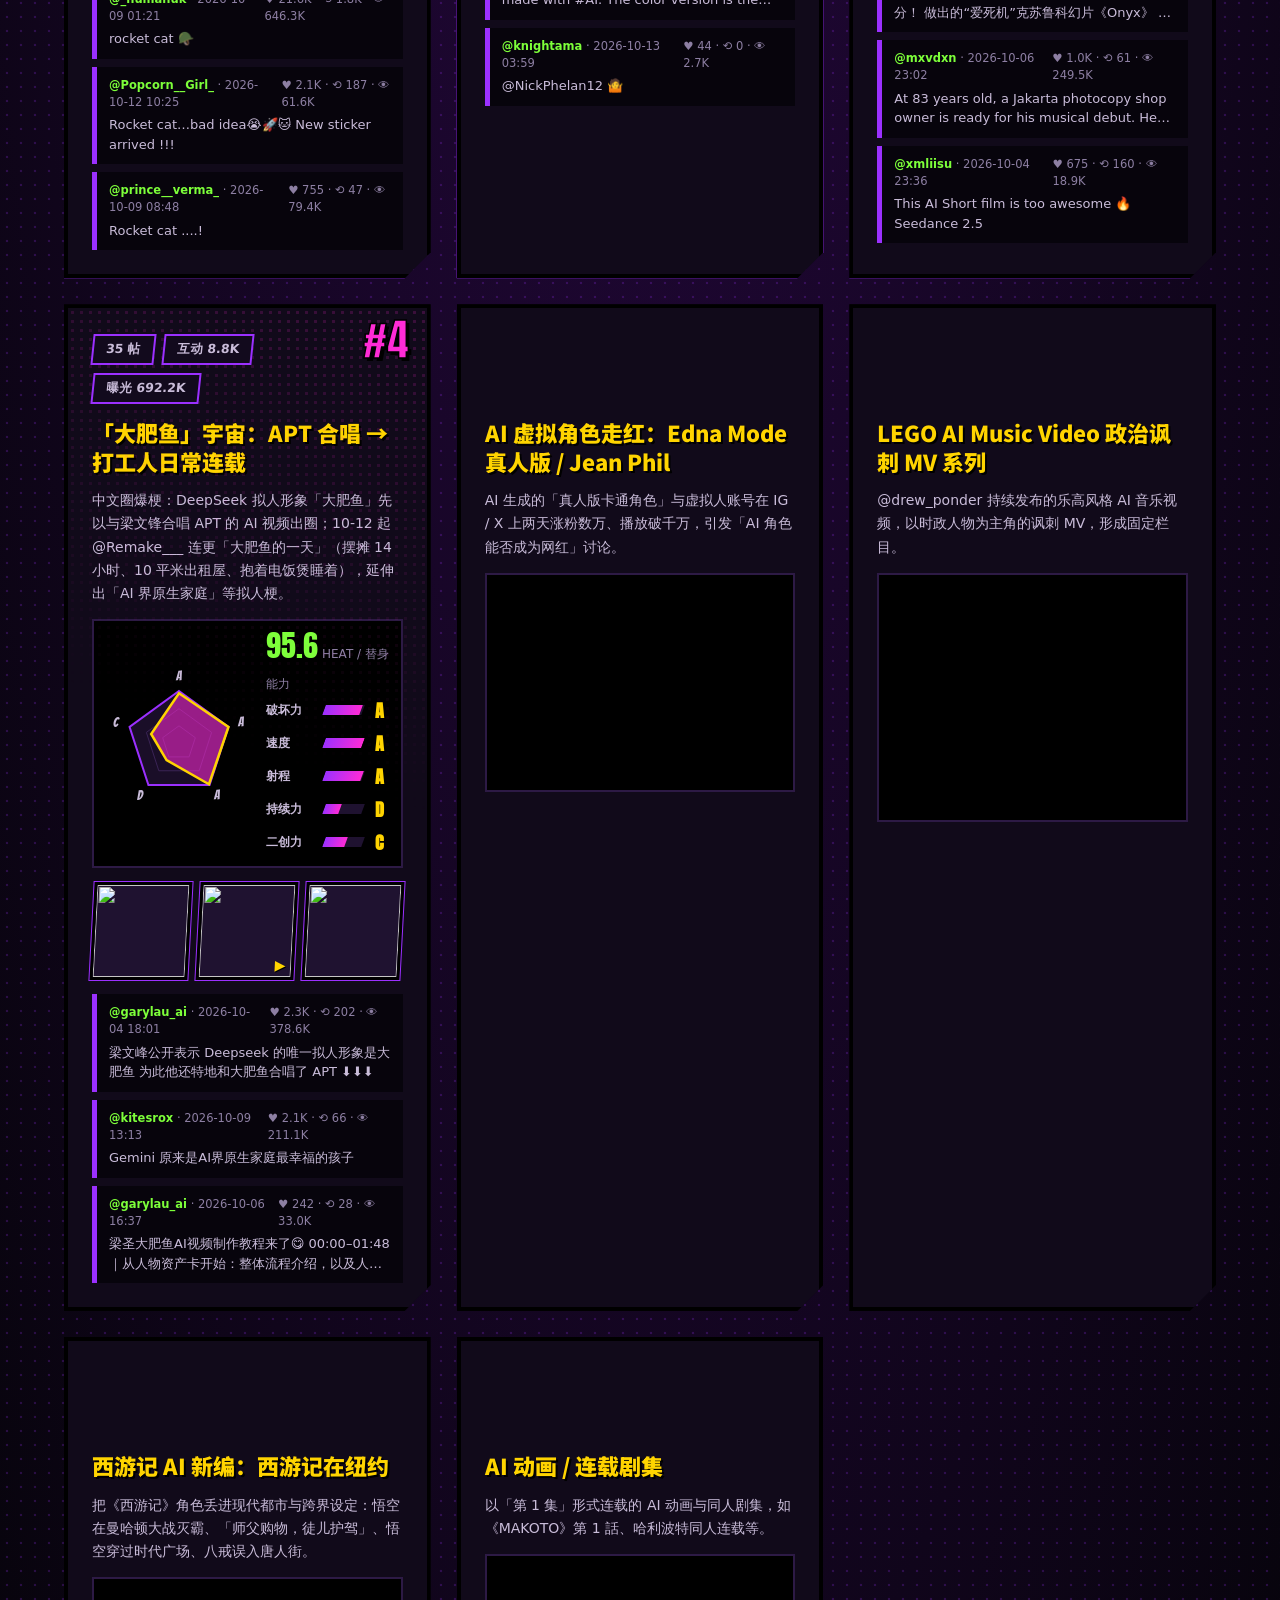
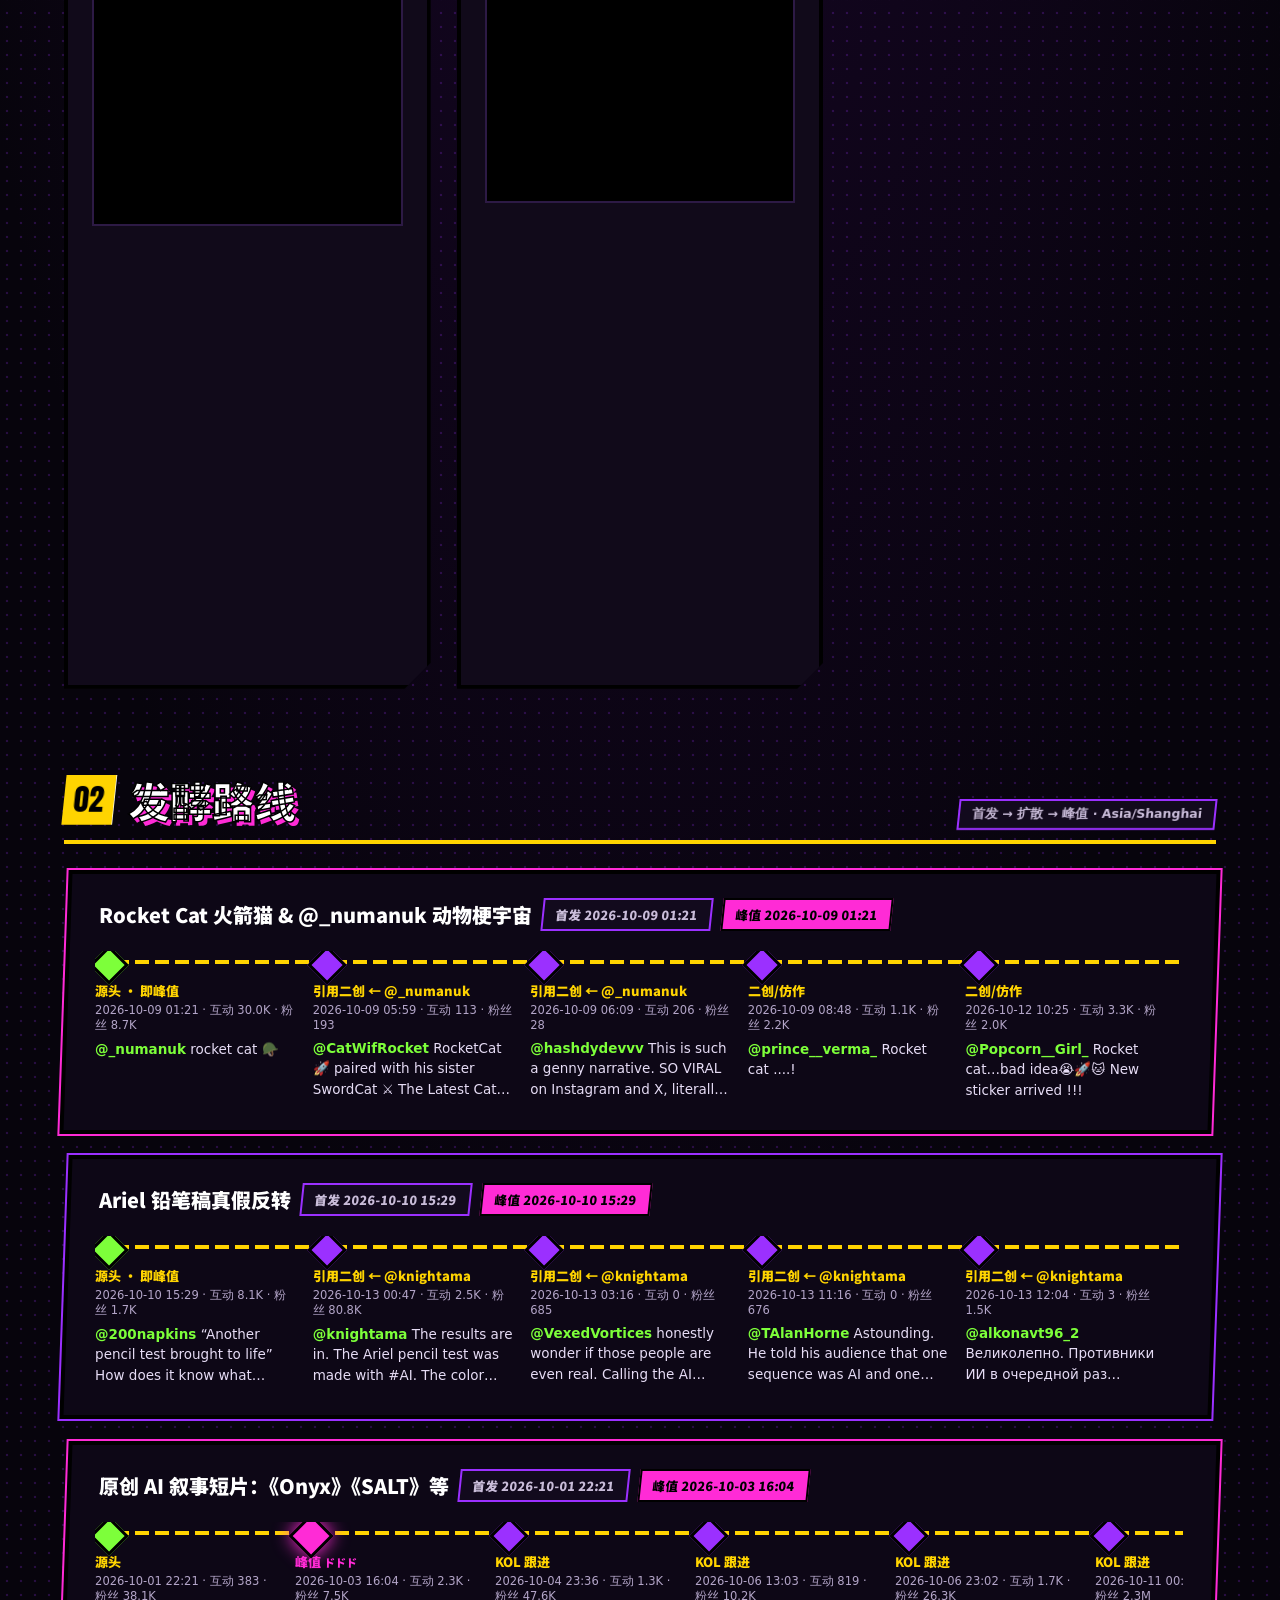
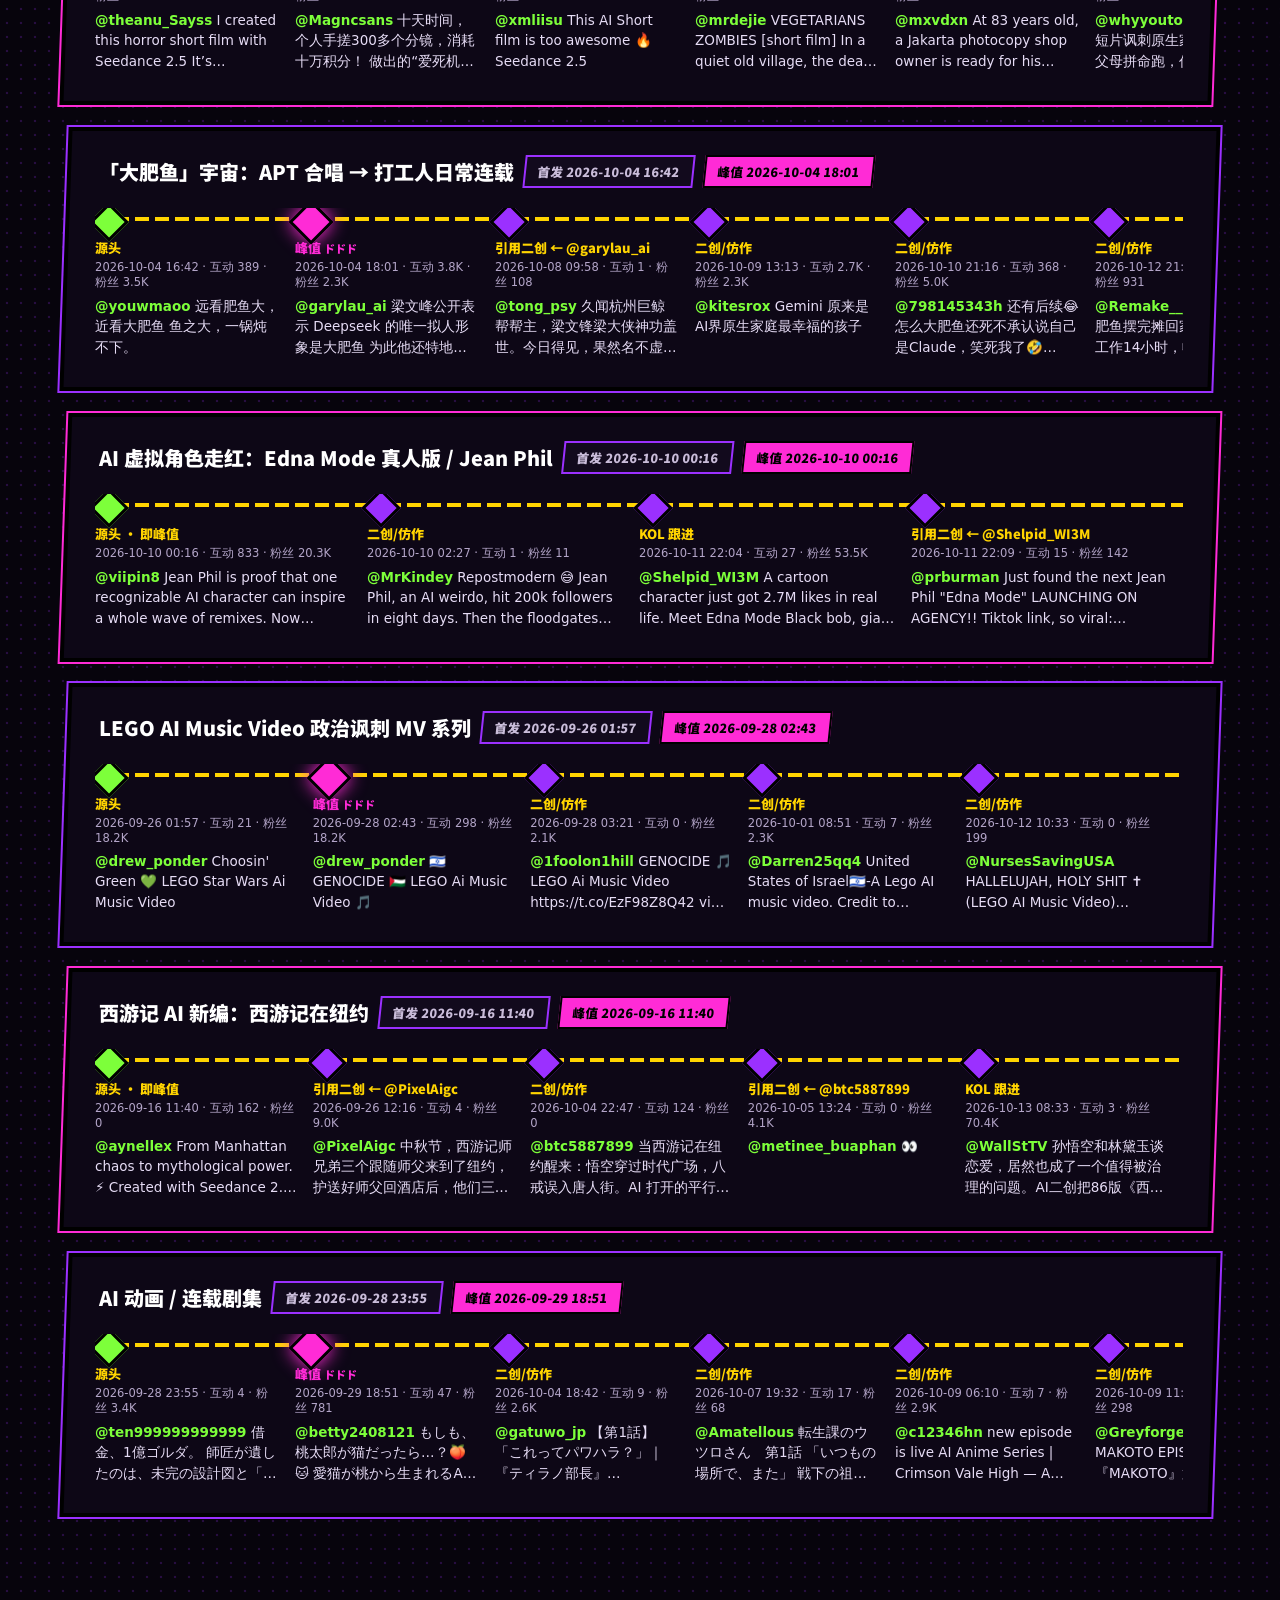
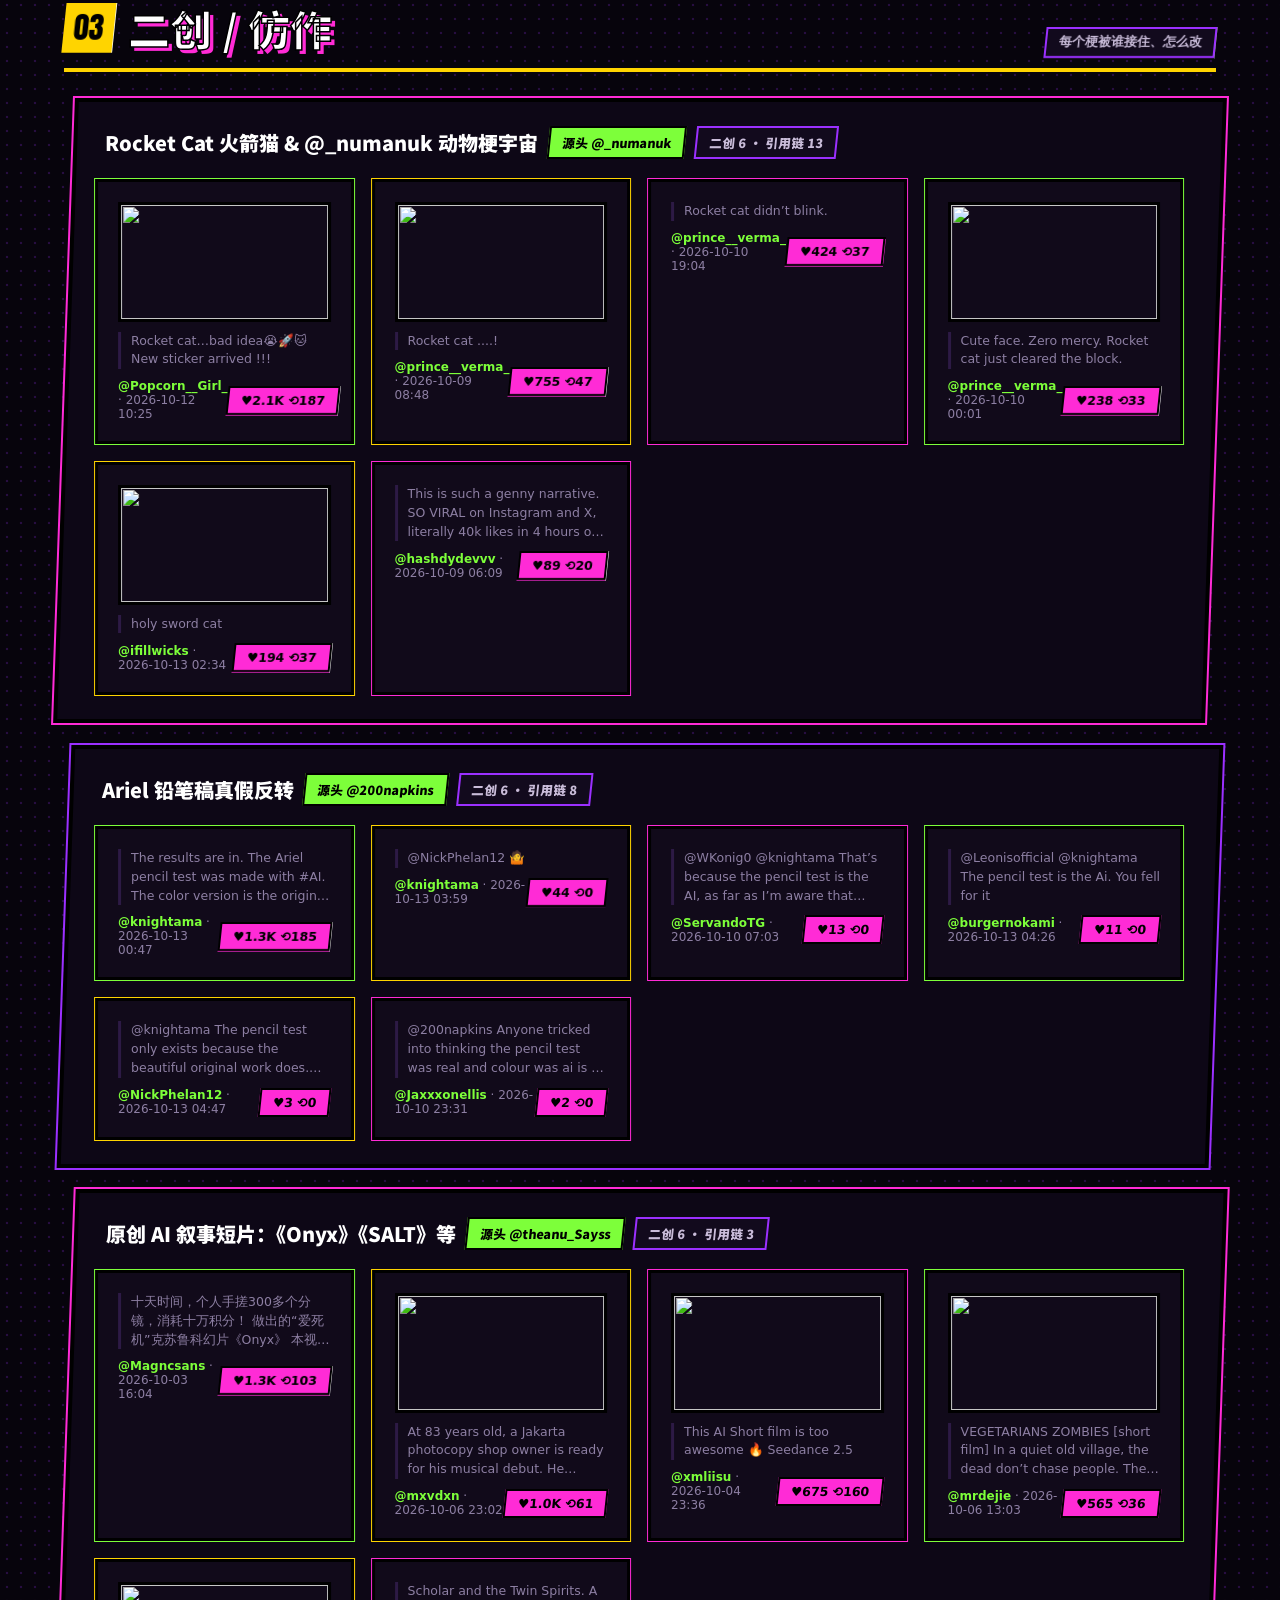
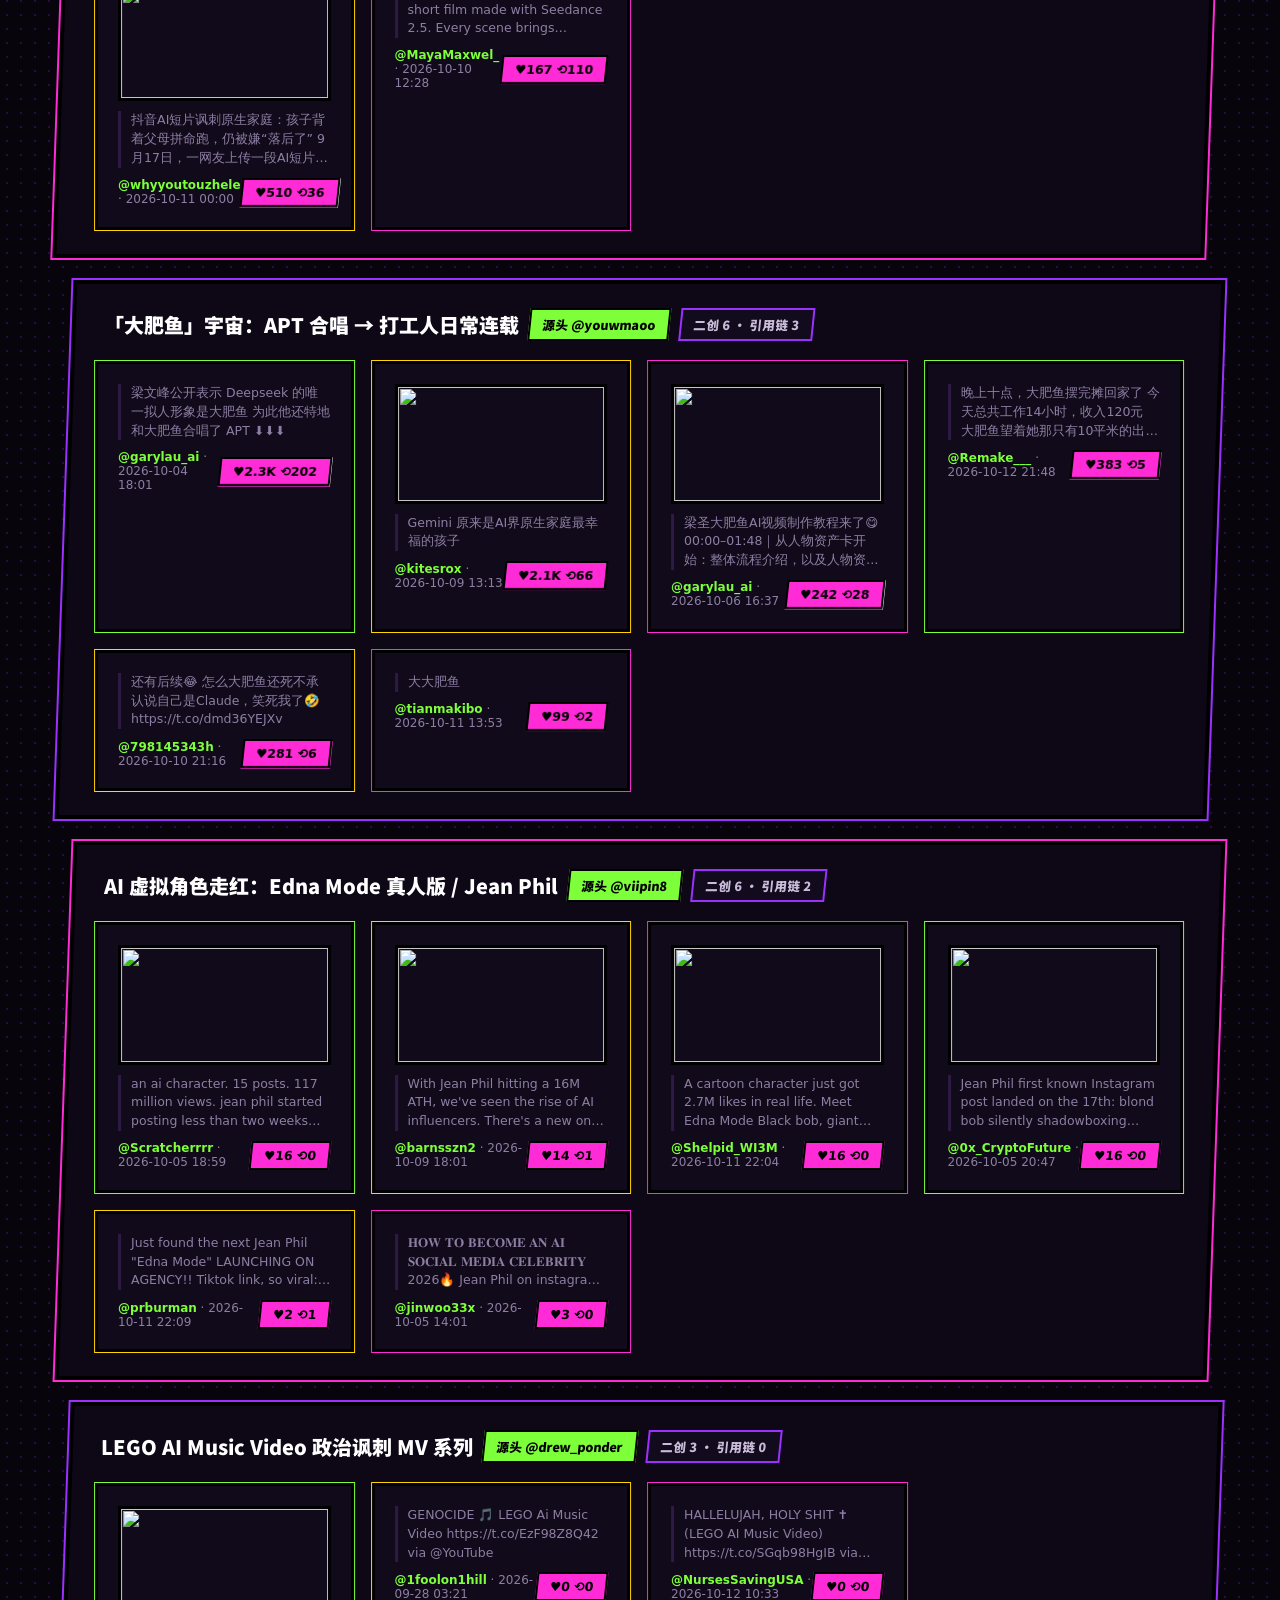
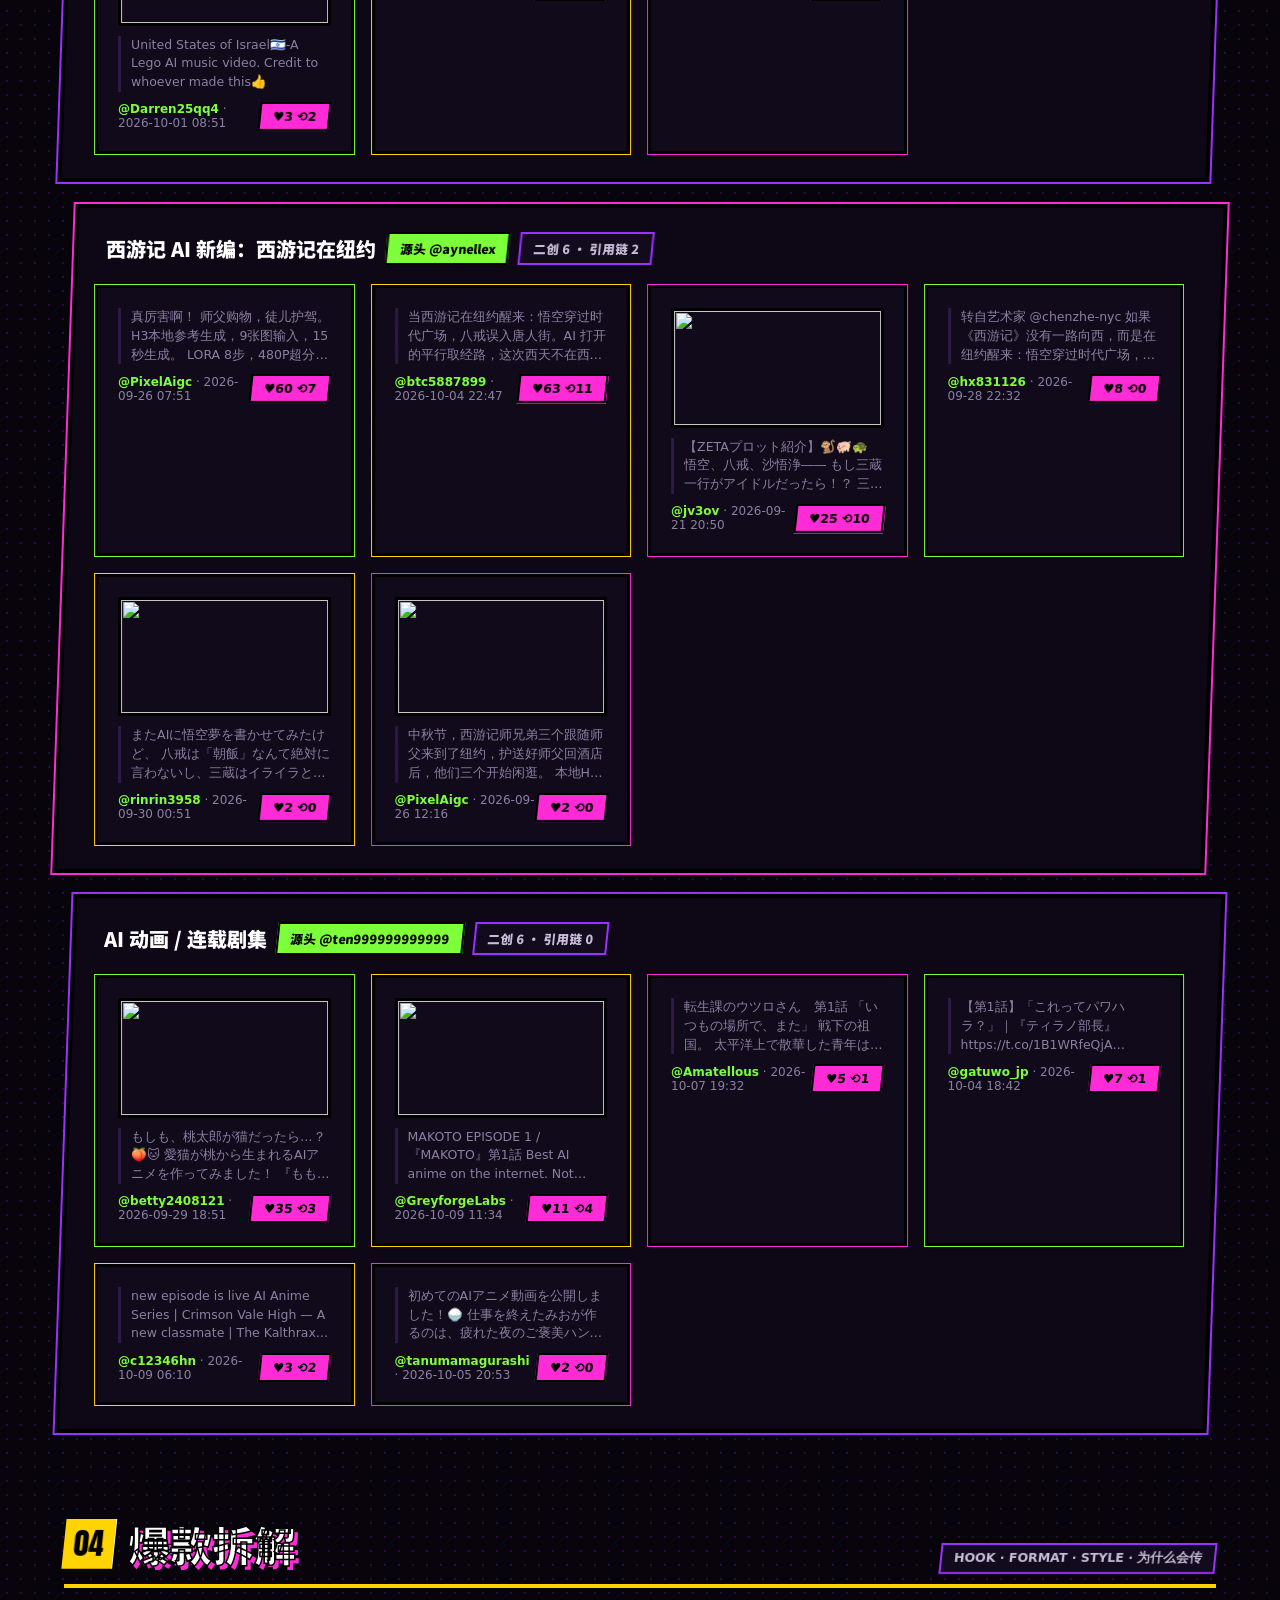
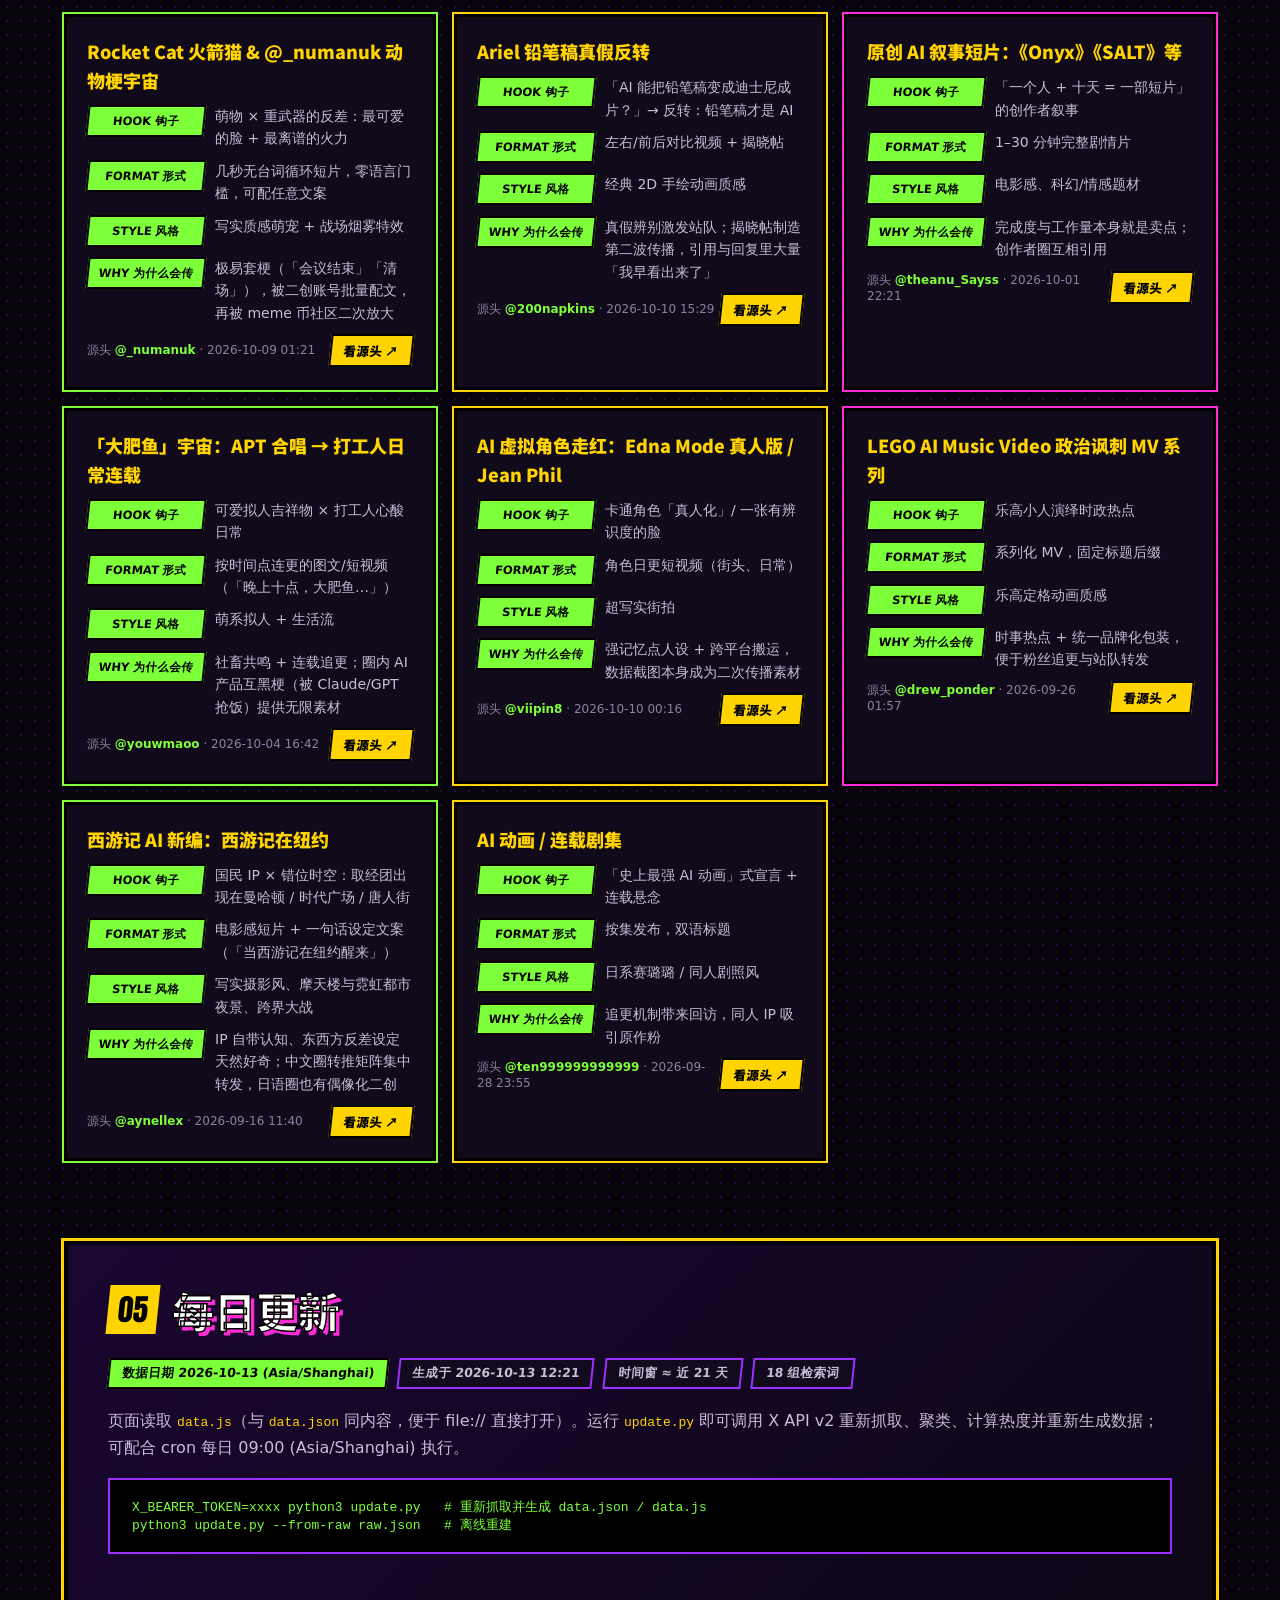
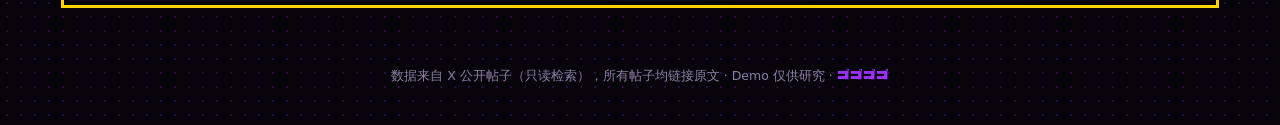
==== commit bbed7cbb: "Daily update 2026-10-13" ====
--- a/index.html
+++ b/index.html
@@ -12,7 +12,7 @@
 <div class="menace" aria-hidden="true"><b>ゴ</b><b>ゴ</b><b>ゴ</b><b>ゴ</b></div>
 <p class="eyebrow">PART 26 ── X · AIGC SHORT-FILM & MEME TRENDS</p>
 <h1><span class="l1">今天的 AI 短片</span><span class="l2">正在怎样发酵</span><span class="l3">TO BE CONTINUED ⟶</span></h1>
-<p class="lead">只追内容，不追模型：从 X 公开帖子中追踪正在发酵的 AI 短片、梗与连载——火箭猫、西游记在纽约、大肥鱼 APT……看它们从哪冒出来、被谁二创、在哪一刻冲上峰值。</p>
+<p class="lead">只追内容，不追模型：从 X 公开帖子中追踪正在发酵的 AI 短片、梗与连载——火箭猫、Ariel 铅笔稿反转、大肥鱼宇宙、西游记在纽约……看它们从哪冒出来、被谁二创、在哪一刻冲上峰值。</p>
 <div class="stats" id="stats"></div></div></section>
 <main>
 <section id="clusters"><div class="sec-head"><h2><i>01</i>热点内容簇</h2><span class="tag">HEAT = 点赞 + 2×转发 + 3×引用 + 回复 + 收藏</span></div><div class="grid" id="clusterGrid"></div></section>
